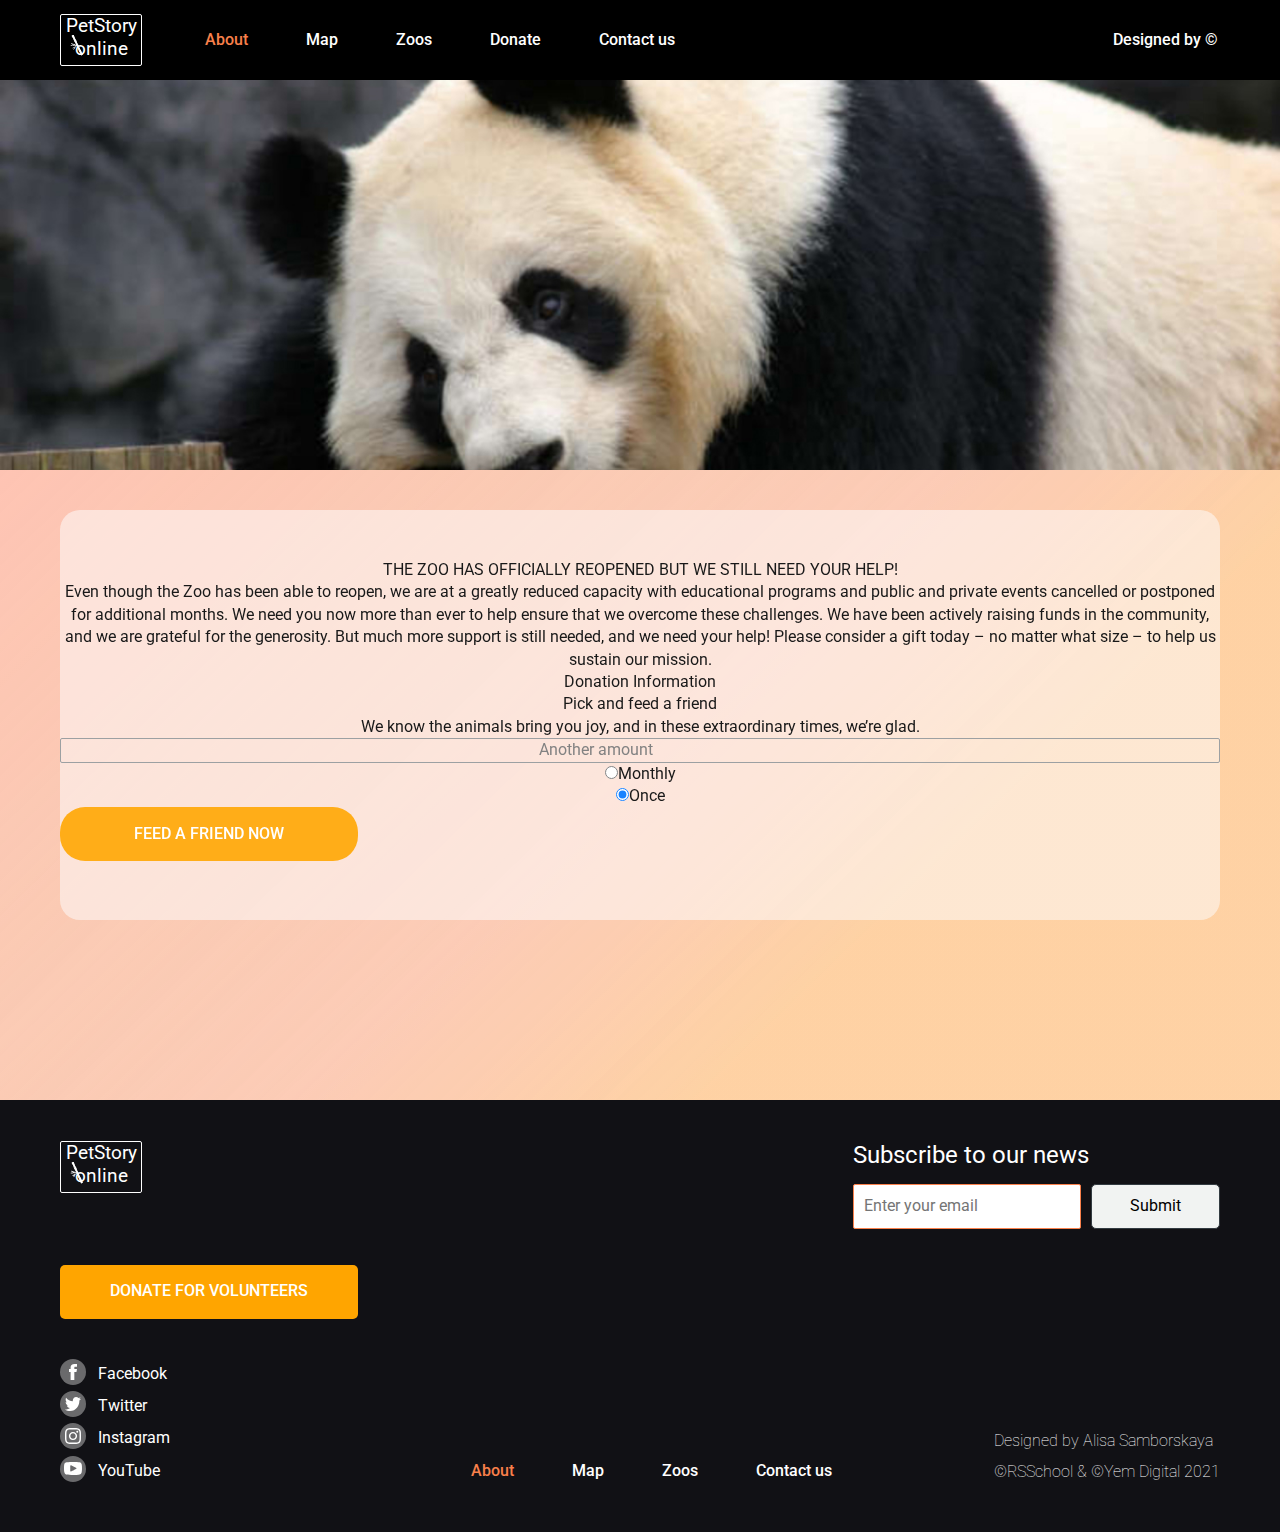
==== online-zoo/donates/index.html @ c05bfddb "feat: add main block for donate page" ====
<!DOCTYPE html>
<html lang="en">
<head>
    <meta charset="UTF-8">
    <meta http-equiv="X-UA-Compatible" content="IE=edge">
    <meta name="viewport" content="width=device-width, initial-scale=1.0">
    <link rel="stylesheet" href="css/donate.css">
    <title>Donate</title>
</head>
<body>
    <div class="wrapper">
        <header class="header">
            <div class="header__container _container">
                <a href="" class="header__logo logo">
                    <h1>PetStory online</h1>
                    <img src="../logo/bamboo_logo.svg" alt="bamboo" class="logo__image">
                </a>
                <nav class="header__menu menu">
                    <ul class="menu__list">
                        <li class="menu__item">
                            <a href="" class="menu__link menu__link_active">About</a>
                        </li>
                        <li class="menu__item">
                            <a href="" class="menu__link">Map</a>
                        </li>
                        <li class="menu__item">
                            <a href="" class="menu__link">Zoos</a>
                        </li>
                        <li class="menu__item">
                            <a href="" class="menu__link">Donate</a>
                        </li>
                        <li class="menu__item">
                            <a href="" class="menu__link">Contact us</a>
                        </li>
                    </ul>
                </nav>
                <a href="#" class="header__copy copy">Designed by ©</a>
            </div>
        </header>
        
        <main class="page">
            <div class="page__background"></div>
            <div class="page__pick-and-feed pick-and-feed">
                <div class="pick-and-feed__container _container">
                    <h2 class="pick-and-feed__tagline">THE ZOO HAS OFFICIALLY REOPENED BUT WE STILL NEED YOUR HELP!</h2>
                    <p class="pick-and-feed__text">Even though the Zoo has been able to reopen, we are at a greatly reduced capacity with educational programs and public and private events cancelled or postponed for additional months. We need you now more than ever to help ensure that we overcome these challenges. We have been actively raising funds in the community, and we are grateful for the generosity.  But much more support is still needed, and we need your help! Please consider a gift today – no matter what size – to help us sustain our mission.</p>
                    <div class="pick-and-feeD__donate donate">
                        <h2 class="donate__title">Donation Information</h2>
                        <div class="donate__content">
                            <h2 class="main__title">Pick and feed a friend</h2>
                            <h3 class="main__subtitle">We know the animals bring you joy, and in these extraordinary times, we’re glad.</h3>
                        </div>
                        <form class="donate__form">
                            <div class="donate__amount"><input type="number" placeholder="Another amount"></div>
                            <div class="donate__selector">
                                <div class="donate__option"><input type="radio" name="donate">Monthly</div>
                                <div class="donate__option"><input type="radio" name="donate" checked>Once</div>
                            </div>
                        </form>
                        <a href="#" class="donate__button button">Feed a friend now</a>
                    </div>
                </div>
            </div>
        </main>

        <footer class="footer">
            <div class="footer__container _container">
                <div class="footer__header">
                    <div class="footer__logo logo">
                        <h1>PetStory online</h1>
                        <img src="../logo/bamboo_logo.svg" alt="bamboo" class="logo__image">
                    </div>
                    <div class="footer__form subscribe">
                        <h3 class="subscribe__title">Subscribe to our news</h3>
                        <form action="#" class="subscribe__form" name="subscribe">
                            <div class="subscribe__email"><input type="text" placeholder="Enter your email"></div>
                            <a href="#" class="subscribe__button"><input type="button">Submit</a>
                        </form>
                    </div>
                </div>
                <a href="#" class="footer__button button button_square">donate for volunteers</a>
                <div class="footer__footer">
                    <div class="footer__socials socials">
                        <ul class="socials__list">
                            <li class="socials__item socials__item_facebook">
                                <a href="" class="socials__link">Facebook</a>
                            </li>
                            <li class="socials__item socials__item_twitter">
                                <a href="" class="socials__link">Twitter</a>
                            </li>
                            <li class="socials__item socials__item_instagram">
                                <a href="" class="socials__link">Instagram</a>
                            </li>
                            <li class="socials__item socials__item_youtube">
                                <a href="" class="socials__link ">YouTube</a>
                            </li>
                        </ul>
                    </div>
                    <nav class="footer__menu menu">
                        <ul class="menu__list">
                            <li class="menu__item">
                                <a href="#" class="menu__link menu__link_active">About</a>
                            </li>
                            <li class="menu__item">
                                <a href="#" class="menu__link">Map</a>
                            </li>
                            <li class="menu__item">
                                <a href="#" class="menu__link">Zoos</a>
                            </li>
                            <li class="menu__item">
                                <a href="#" class="menu__link">Contact us</a>
                            </li>
                        </ul>
                    </nav>
                    <div class="footer__info">
                        <h5 class="footer__designby">Designed by Alisa Samborskaya</h5>
                        <h5 class="footer__copy">©RSSchool & ©Yem Digital 2021</h5>
                    </div>
                </div>
            </div>
        </footer>
    </div>
</body>
</html>
---- online-zoo/donates/css/donate.css ----
@import url(https://fonts.googleapis.com/css?family=Roboto:300,regular,500,700);
/* Reset and base styles  */
* {
  padding: 0px;
  margin: 0px;
  border: none;
}

*,
*::before,
*::after {
  box-sizing: border-box;
}

:focus,
:active {
  /*outline: none;*/
}

a:focus,
a:active {
  /* outline: none;*/
}

/* Links */
a, a:link, a:visited {
  /* color: inherit; */
  text-decoration: none;
  /* display: inline-block; */
}

a:hover {
  /* color: inherit; */
  text-decoration: none;
}

/* Common */
aside, nav, footer, header, section, main {
  display: block;
}

h1, h2, h3, h4, h5, h6, p {
  font-size: inherit;
  font-weight: inherit;
}

ul, ul li {
  list-style: none;
}

img {
  vertical-align: top;
}

img, svg {
  max-width: 100%;
  height: auto;
}

address {
  font-style: normal;
}

/* Form */
input, textarea, button, select {
  font-family: inherit;
  font-size: inherit;
  color: inherit;
  background-color: transparent;
}

input::-ms-clear {
  display: none;
}

button, input[type=submit] {
  display: inline-block;
  box-shadow: none;
  background-color: transparent;
  background: none;
  cursor: pointer;
}

input:focus, input:active,
button:focus, button:active {
  outline: none;
}

button::-moz-focus-inner {
  padding: 0;
  border: 0;
}

label {
  cursor: pointer;
}

legend {
  display: block;
}

body {
  font-family: "Roboto";
  font-style: normal;
  font-size: 16px;
  line-height: 140%;
  background-color: #FFFFFF;
}

.wrapper {
  min-height: 100%;
  overflow: hidden;
}

._container {
  max-width: 1160px;
  margin: 0 auto;
}

h1 {
  font-family: "Roboto";
  font-size: 19.0145px;
  line-height: 120%;
  text-align: center;
  color: #FFFFFF;
}

.logo {
  display: inline-block;
  width: 82px;
  height: 52px;
  border: 1px solid #FFFFFF;
  border-radius: 2px;
  position: relative;
}
.logo__image {
  position: absolute;
  width: 14.81px;
  height: 22.58px;
  left: 8px;
  top: 18.64px;
}

.copy {
  font-family: "Roboto";
  font-weight: 500;
  font-size: 16px;
  line-height: 140%;
  /* or 22px */
  color: #FFFFFF;
}

.button {
  background: orange;
  border-radius: 25px;
  min-height: 54px;
  width: 298px;
  display: flex;
  justify-content: center;
  align-items: center;
  font-weight: 500;
  font-size: 16px;
  line-height: 140%;
  /* or 22px */
  text-align: center;
  text-transform: uppercase;
  color: #FFFFFF;
}
.button:hover {
  background: linear-gradient(113.96deg, #F9804B 1.49%, #FE9013 101.44%);
  transition: background-color 0.5s linear;
}
.button_square {
  border-radius: 5px;
}

.header {
  width: 100%;
  left: 0px;
  top: 0px;
  background: #000000;
}
.header__container {
  display: flex;
  min-height: 80px;
  align-items: center;
}
.header__menu {
  margin-left: 63px;
}
.header__copy {
  margin-left: 438px;
}

.menu__list {
  display: flex;
}
.menu__item {
  margin-right: 58px;
}
.menu__item:last-child {
  margin-right: 0;
}
.menu__link {
  font-family: "Roboto";
  font-weight: 500;
  font-size: 16px;
  line-height: 140%;
  /* or 22px */
  color: #FFFFFF;
}
.menu__link_active {
  color: #F9804B;
}

.page__background {
  background-image: url(../../img/background_panda.jpg);
  background-repeat: no-repeat;
  background-size: cover;
  height: 390px;
  width: 100%;
}

.page__pick-and-feed {
  background: linear-gradient(315.75deg, rgba(254, 210, 144, 0.7) 30.06%, #FEBDAB 100.95%, rgba(254, 210, 144, 0.7) 106.36%), linear-gradient(315.75deg, rgba(254, 189, 171, 0.74) 30.06%, rgba(243, 169, 248, 0.66) 50.74%, #E0D8F0 80.49%, #EAF7FE 127.9%, #EAF7FE 149.54%), linear-gradient(315.75deg, rgba(254, 189, 171, 0.74) 30.06%, rgba(243, 169, 248, 0.66) 50.74%, #E0D8F0 80.49%, #EAF7FE 127.9%, #EAF7FE 149.54%);
  opacity: 0.9;
}

.pick-and-feed {
  padding: 40px 0 180px 0;
}
.pick-and-feed__container {
  background: rgba(253, 253, 255, 0.52);
  border-radius: 20px;
  padding: 49px 0 59px 0;
  text-align: center;
}
.donate__amount {
  margin: 0 auto;
  border: 1px solid #929699;
  border-radius: 2px;
}
.footer {
  background: #111115;
  max-height: 443px;
  padding: 41px 0 50px 0;
}
.footer__header {
  display: flex;
  margin-bottom: 36px;
}
.footer__form {
  margin-left: 711px;
  flex: 1 1 auto;
}
.footer__button {
  margin-bottom: 44px;
}
.footer__footer {
  display: flex;
  align-items: flex-end;
  justify-content: space-between;
}
.footer__menu {
  margin-left: 298px;
}
.footer__info {
  margin-left: 160px;
  line-height: 130%;
  /* identical to box height, or 21px */
  color: #FFFFFF;
}
.footer__designby {
  font-weight: 100;
  font-size: 16px;
  margin-bottom: 10px;
}
.footer__copy {
  font-weight: 100;
  font-size: 16px;
  margin-bottom: 0;
}

.subscribe__title {
  font-size: 24px;
  line-height: 120%;
  color: #FFFFFF;
  margin-bottom: 14px;
}
.subscribe__form {
  display: flex;
}
.subscribe__email {
  flex: 0 1 228px;
  padding: 10px 0 10px 10px;
  border: 0.7px solid rgb(249, 128, 75);
  border-radius: 2px;
  background: #FFFFFF;
}
.subscribe__button {
  flex: 1 1 auto;
  display: flex;
  justify-content: center;
  align-items: center;
  background: #F1F3F2;
  border: 1px solid rgb(51, 59, 65);
  border-radius: 5px;
  margin-left: 10px;
  font-size: 16px;
  line-height: 140%;
  color: #000000;
}

.socials__item {
  position: relative;
  padding-left: 38px;
  margin-bottom: 10px;
}
.socials__item:last-child {
  margin-bottom: 0;
}
.socials__item::before {
  content: "";
  width: 26px;
  height: 26px;
  background: rgba(196, 196, 196, 0.5);
  border-radius: 50%;
  display: inline-block;
  position: absolute;
  left: 0;
  top: -4px;
}
.socials__item_facebook::before {
  background-image: url(../../img/facebook.svg);
  background-repeat: no-repeat;
  background-position: center;
}
.socials__item_twitter::before {
  background-image: url(../../img/twitter.svg);
  background-repeat: no-repeat;
  background-position: center;
}
.socials__item_instagram::before {
  background-image: url(../../img/insta.svg);
  background-repeat: no-repeat;
  background-position: center;
}
.socials__item_youtube::before {
  background-image: url(../../img/youtube.svg);
  background-repeat: no-repeat;
  background-position: center;
}
.socials__link {
  font-size: 16px;
  line-height: 140%;
  color: #FFFFFF;
}
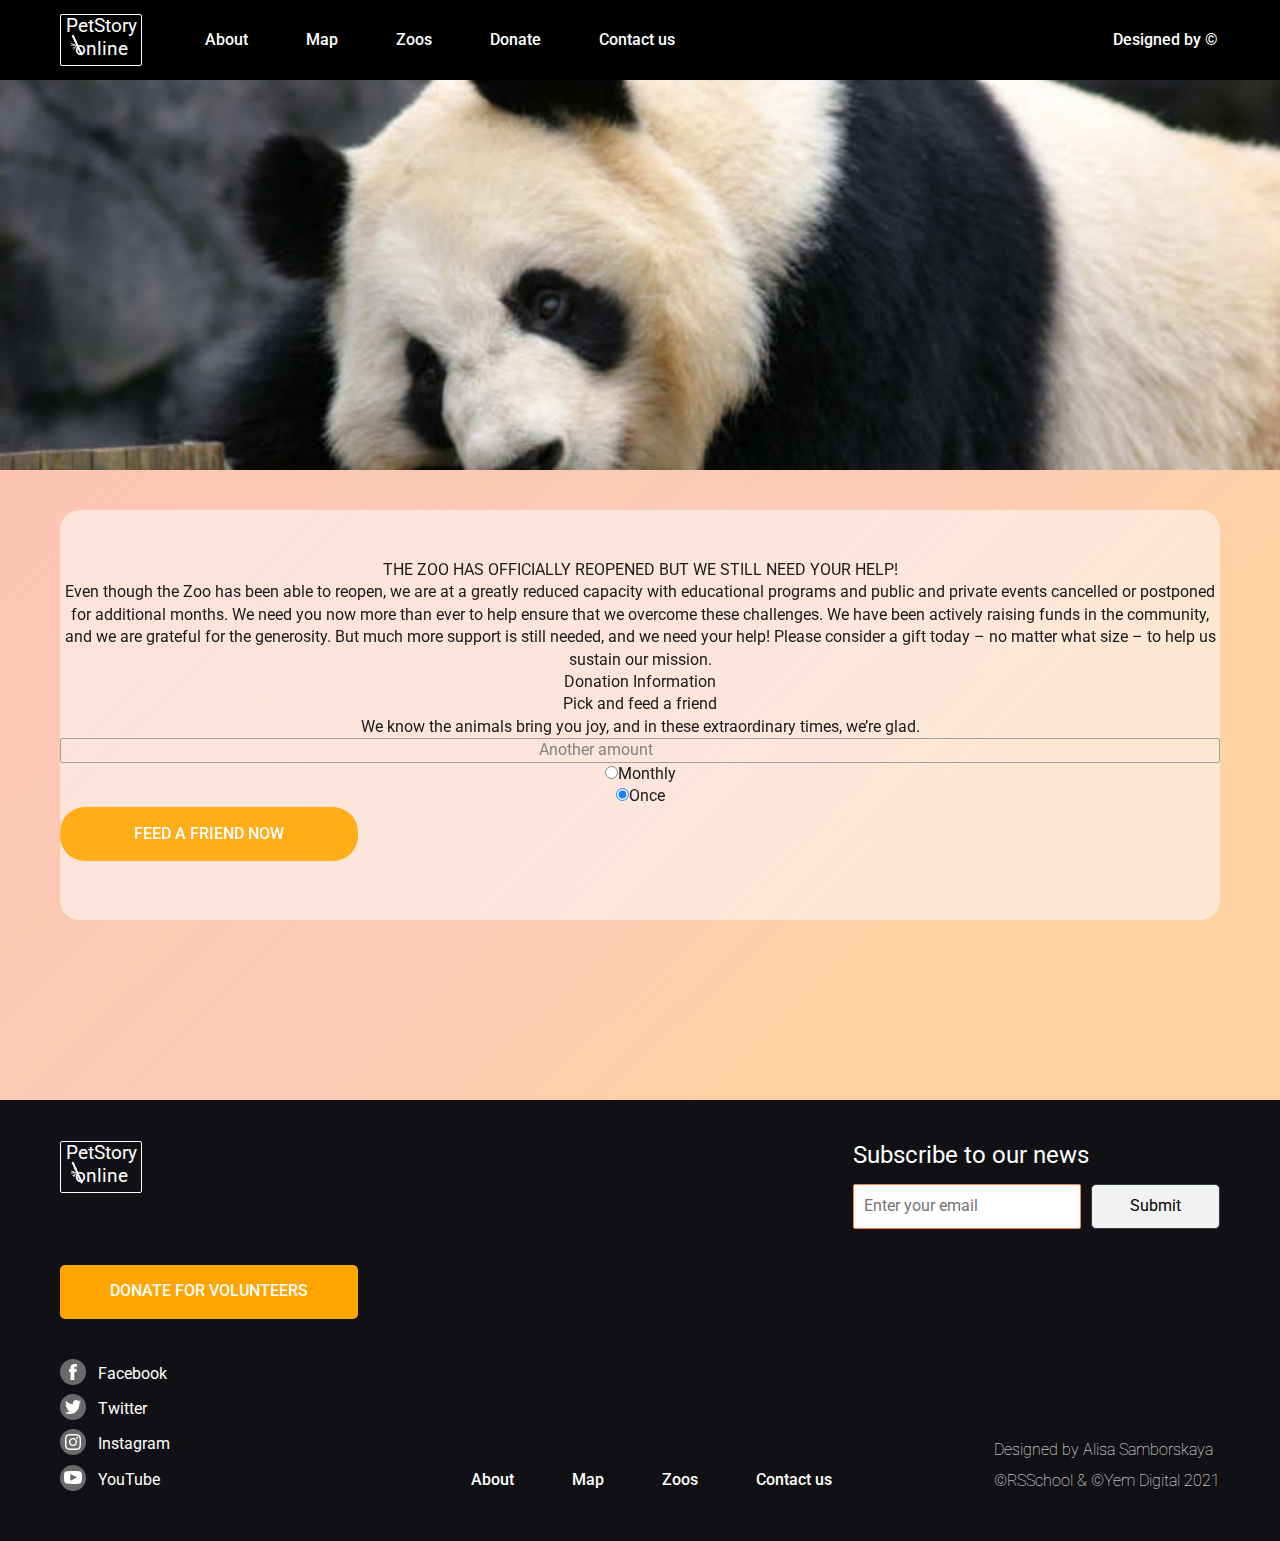
==== commit 4a7c0e74: "fix: fix some bugs in styles" ====
--- a/online-zoo/donates/index.html
+++ b/online-zoo/donates/index.html
@@ -11,14 +11,14 @@
     <div class="wrapper">
         <header class="header">
             <div class="header__container _container">
-                <a href="" class="header__logo logo">
-                    <h1>PetStory online</h1>
+                <a href="../main/index.html" class="header__logo logo">
+                    <h1 class="header__title title">PetStory online</h1>
                     <img src="../logo/bamboo_logo.svg" alt="bamboo" class="logo__image">
                 </a>
                 <nav class="header__menu menu">
                     <ul class="menu__list">
                         <li class="menu__item">
-                            <a href="" class="menu__link menu__link_active">About</a>
+                            <a href="../main/index.html" class="menu__link menu__link_active">About</a>
                         </li>
                         <li class="menu__item">
                             <a href="" class="menu__link">Map</a>
@@ -34,7 +34,7 @@
                         </li>
                     </ul>
                 </nav>
-                <a href="#" class="header__copy copy">Designed by ©</a>
+                <a href="https://www.figma.com/file/ypzT9idgAILaSRVRmDAJxn/online-zoo-3-weeks?node-id=126%3A0" class="header__copy copy">Designed by ©</a>
             </div>
         </header>
         
@@ -66,40 +66,40 @@
         <footer class="footer">
             <div class="footer__container _container">
                 <div class="footer__header">
-                    <div class="footer__logo logo">
-                        <h1>PetStory online</h1>
+                    <a href = "index.html" class = "footer__logo logo">
+                        <h2 class="footer__title title">PetStory online</h2>
                         <img src="../logo/bamboo_logo.svg" alt="bamboo" class="logo__image">
-                    </div>
+                    </a>
                     <div class="footer__form subscribe">
                         <h3 class="subscribe__title">Subscribe to our news</h3>
                         <form action="#" class="subscribe__form" name="subscribe">
-                            <div class="subscribe__email"><input type="text" placeholder="Enter your email"></div>
+                            <div class="subscribe__email"><input type="email" placeholder="Enter your email"></div>
                             <a href="#" class="subscribe__button"><input type="button">Submit</a>
                         </form>
                     </div>
                 </div>
-                <a href="#" class="footer__button button button_square">donate for volunteers</a>
+                <a href="../donates/index.html" class="footer__button button button_square">donate for volunteers</a>
                 <div class="footer__footer">
                     <div class="footer__socials socials">
                         <ul class="socials__list">
                             <li class="socials__item socials__item_facebook">
-                                <a href="" class="socials__link">Facebook</a>
+                                <a href="https://ru-ru.facebook.com/" class="socials__link">Facebook</a>
                             </li>
                             <li class="socials__item socials__item_twitter">
-                                <a href="" class="socials__link">Twitter</a>
+                                <a href="https://twitter.com/?lang=ru" class="socials__link">Twitter</a>
                             </li>
                             <li class="socials__item socials__item_instagram">
-                                <a href="" class="socials__link">Instagram</a>
+                                <a href="https://www.instagram.com/" class="socials__link">Instagram</a>
                             </li>
                             <li class="socials__item socials__item_youtube">
-                                <a href="" class="socials__link ">YouTube</a>
+                                <a href="https://www.youtube.com/" class="socials__link ">YouTube</a>
                             </li>
                         </ul>
                     </div>
                     <nav class="footer__menu menu">
                         <ul class="menu__list">
                             <li class="menu__item">
-                                <a href="#" class="menu__link menu__link_active">About</a>
+                                <a href="../main/index.html" class="menu__link menu__link_active">About</a>
                             </li>
                             <li class="menu__item">
                                 <a href="#" class="menu__link">Map</a>
--- a/online-zoo/donates/css/donate.css
+++ b/online-zoo/donates/css/donate.css
@@ -117,7 +117,7 @@
   margin: 0 auto;
 }
 
-h1 {
+.title {
   font-family: "Roboto";
   font-size: 19.0145px;
   line-height: 120%;
@@ -209,8 +209,8 @@
   /* or 22px */
   color: #FFFFFF;
 }
-.menu__link_active {
-  color: #F9804B;
+.menu__link:hover {
+  text-decoration: underline;
 }
 
 .page__background {
@@ -269,6 +269,11 @@
   line-height: 130%;
   /* identical to box height, or 21px */
   color: #FFFFFF;
+  cursor: pointer;
+}
+.footer__info:hover {
+  color: #4B9200;
+  text-decoration: underline;
 }
 .footer__designby {
   font-weight: 100;
@@ -314,7 +319,7 @@
 .socials__item {
   position: relative;
   padding-left: 38px;
-  margin-bottom: 10px;
+  margin-bottom: 13px;
 }
 .socials__item:last-child {
   margin-bottom: 0;
@@ -354,4 +359,8 @@
   font-size: 16px;
   line-height: 140%;
   color: #FFFFFF;
+}
+.socials__link:hover {
+  text-decoration: underline;
+  color: #4B9200;
 }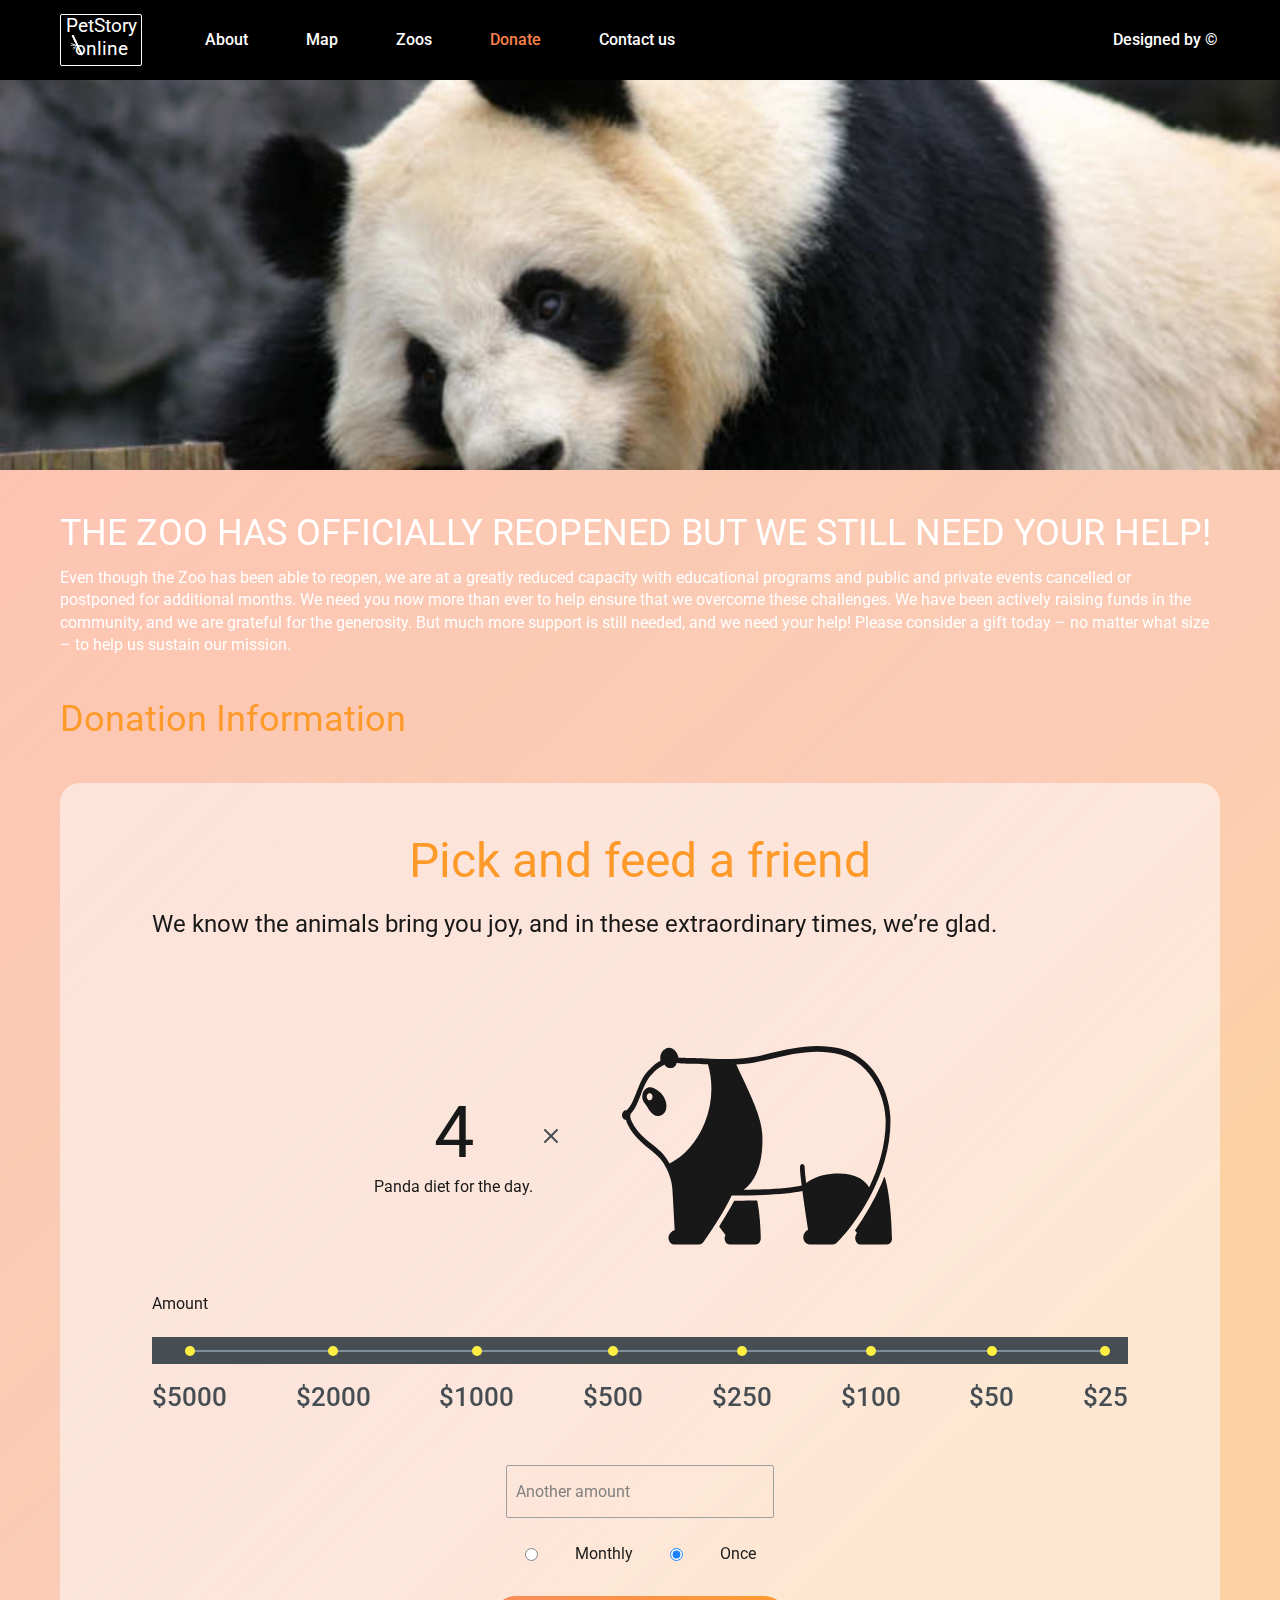
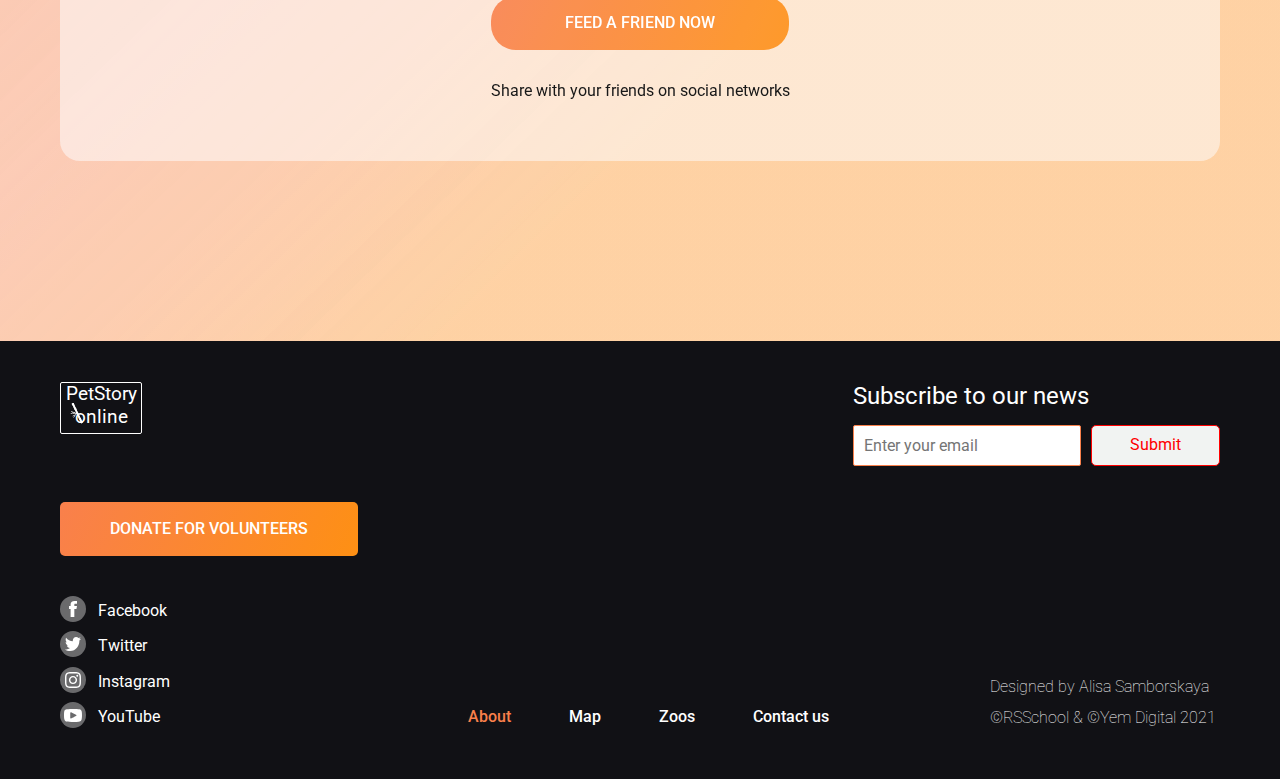
==== commit 2bded791: "simple commit" ====
--- a/online-zoo/donates/index.html
+++ b/online-zoo/donates/index.html
@@ -8,117 +8,177 @@
     <title>Donate</title>
 </head>
 <body>
-    <div class="wrapper">
-        <header class="header">
-            <div class="header__container _container">
-                <a href="../main/index.html" class="header__logo logo">
-                    <h1 class="header__title title">PetStory online</h1>
-                    <img src="../logo/bamboo_logo.svg" alt="bamboo" class="logo__image">
-                </a>
-                <nav class="header__menu menu">
-                    <ul class="menu__list">
-                        <li class="menu__item">
-                            <a href="../main/index.html" class="menu__link menu__link_active">About</a>
-                        </li>
-                        <li class="menu__item">
-                            <a href="" class="menu__link">Map</a>
-                        </li>
-                        <li class="menu__item">
-                            <a href="" class="menu__link">Zoos</a>
-                        </li>
-                        <li class="menu__item">
-                            <a href="" class="menu__link">Donate</a>
-                        </li>
-                        <li class="menu__item">
-                            <a href="" class="menu__link">Contact us</a>
-                        </li>
-                    </ul>
-                </nav>
-                <a href="https://www.figma.com/file/ypzT9idgAILaSRVRmDAJxn/online-zoo-3-weeks?node-id=126%3A0" class="header__copy copy">Designed by ©</a>
-            </div>
-        </header>
-        
-        <main class="page">
-            <div class="page__background"></div>
-            <div class="page__pick-and-feed pick-and-feed">
-                <div class="pick-and-feed__container _container">
-                    <h2 class="pick-and-feed__tagline">THE ZOO HAS OFFICIALLY REOPENED BUT WE STILL NEED YOUR HELP!</h2>
-                    <p class="pick-and-feed__text">Even though the Zoo has been able to reopen, we are at a greatly reduced capacity with educational programs and public and private events cancelled or postponed for additional months. We need you now more than ever to help ensure that we overcome these challenges. We have been actively raising funds in the community, and we are grateful for the generosity.  But much more support is still needed, and we need your help! Please consider a gift today – no matter what size – to help us sustain our mission.</p>
-                    <div class="pick-and-feeD__donate donate">
-                        <h2 class="donate__title">Donation Information</h2>
-                        <div class="donate__content">
-                            <h2 class="main__title">Pick and feed a friend</h2>
-                            <h3 class="main__subtitle">We know the animals bring you joy, and in these extraordinary times, we’re glad.</h3>
-                        </div>
-                        <form class="donate__form">
-                            <div class="donate__amount"><input type="number" placeholder="Another amount"></div>
-                            <div class="donate__selector">
-                                <div class="donate__option"><input type="radio" name="donate">Monthly</div>
-                                <div class="donate__option"><input type="radio" name="donate" checked>Once</div>
-                            </div>
-                        </form>
-                        <a href="#" class="donate__button button">Feed a friend now</a>
-                    </div>
-                </div>
-            </div>
-        </main>
 
-        <footer class="footer">
-            <div class="footer__container _container">
-                <div class="footer__header">
-                    <a href = "index.html" class = "footer__logo logo">
-                        <h2 class="footer__title title">PetStory online</h2>
+   <div class="wrapper">
+       <header class="header">
+                <div class="header__container _container">
+                    <a href="../main/index.html" class="header__logo logo">
+                        <h1 class="header__title title">PetStory online</h1>
                         <img src="../logo/bamboo_logo.svg" alt="bamboo" class="logo__image">
                     </a>
-                    <div class="footer__form subscribe">
-                        <h3 class="subscribe__title">Subscribe to our news</h3>
-                        <form action="#" class="subscribe__form" name="subscribe">
-                            <div class="subscribe__email"><input type="email" placeholder="Enter your email"></div>
-                            <a href="#" class="subscribe__button"><input type="button">Submit</a>
-                        </form>
-                    </div>
-                </div>
-                <a href="../donates/index.html" class="footer__button button button_square">donate for volunteers</a>
-                <div class="footer__footer">
-                    <div class="footer__socials socials">
-                        <ul class="socials__list">
-                            <li class="socials__item socials__item_facebook">
-                                <a href="https://ru-ru.facebook.com/" class="socials__link">Facebook</a>
-                            </li>
-                            <li class="socials__item socials__item_twitter">
-                                <a href="https://twitter.com/?lang=ru" class="socials__link">Twitter</a>
-                            </li>
-                            <li class="socials__item socials__item_instagram">
-                                <a href="https://www.instagram.com/" class="socials__link">Instagram</a>
-                            </li>
-                            <li class="socials__item socials__item_youtube">
-                                <a href="https://www.youtube.com/" class="socials__link ">YouTube</a>
-                            </li>
-                        </ul>
-                    </div>
-                    <nav class="footer__menu menu">
+                    <nav class="header__menu menu">
                         <ul class="menu__list">
                             <li class="menu__item">
-                                <a href="../main/index.html" class="menu__link menu__link_active">About</a>
+                                <a href="../main/index.html" class="menu__link">About</a>
                             </li>
                             <li class="menu__item">
-                                <a href="#" class="menu__link">Map</a>
+                                <a href="" class="menu__link">Map</a>
                             </li>
                             <li class="menu__item">
-                                <a href="#" class="menu__link">Zoos</a>
+                                <a href="" class="menu__link">Zoos</a>
                             </li>
                             <li class="menu__item">
-                                <a href="#" class="menu__link">Contact us</a>
+                                <a href="" class="menu__link menu__link_active">Donate</a>
+                            </li>
+                            <li class="menu__item">
+                                <a href="" class="menu__link">Contact us</a>
                             </li>
                         </ul>
                     </nav>
-                    <div class="footer__info">
-                        <h5 class="footer__designby">Designed by Alisa Samborskaya</h5>
-                        <h5 class="footer__copy">©RSSchool & ©Yem Digital 2021</h5>
+                    <a href="https://www.figma.com/file/ypzT9idgAILaSRVRmDAJxn/online-zoo-3-weeks?node-id=126%3A0" class="header__copy copy">Designed by ©</a>
+                </div>
+            </header>
+            <main class="page">
+                <section class="page__background"></section>
+                <section class="page__pick-and-feed pick-and-feed">
+                    <div class="pick-and-feed__container _container">
+                        <h2 class="pick-and-feed__tagline">THE ZOO HAS OFFICIALLY REOPENED BUT WE STILL NEED YOUR HELP!</h2>
+                        <p class="pick-and-feed__text">Even though the Zoo has been able to reopen, we are at a greatly reduced capacity with educational programs and public and private events cancelled or <br> postponed for additional months. We need you now more than ever to help ensure that we overcome these challenges. We have been actively raising funds in the community, and we are grateful for the generosity.  But much more support is still needed, and we need your help! Please consider a gift today – no matter what size – to help us sustain our mission.</p>
+                        <h2 class="pick-and-feed__title">Donation Information</h2>
+                        <div class="pick-and-feed__donate donate">
+                            <h2 class="donate__title">Pick and feed a friend</h2>
+                            <h3 class="donate__subtitle">We know the animals bring you joy, and in these extraordinary times, we’re glad.</h3>
+                            <div class="donate__panda panda">
+                                <div class="panda__count">
+                                    <div class="panda__number">4</div>
+                                    <div class="panda__label">Panda diet for the day.</div>
+                                </div>
+                                <div class="panda__multiply"><img src="../img/x_icon.svg" alt="X"></div>
+                                <div class="panda__image">
+                                    <img src="../img/animals-widget.svg" alt="panda">
+                                </div>
+                            </div>
+                            <h4 class="donate__amount">Amount</h4>
+                            <div class="donate__bar progress">
+                                <div class="progress__bg"></div>
+                                <div class="progress__bar">
+                                    <div class="progress__item">
+                                        <div class="progress__dot-container">
+                                            <div class="progress__dot"></div>
+                                        </div>
+                                        <div class="progress__sub-item">$5000</div>
+                                    </div>
+                                    <div class="progress__item">
+                                        <div class="progress__dot-container">
+                                            <div class="progress__dot"></div>
+                                        </div>
+                                        <div class="progress__sub-item">$2000</div>
+                                    </div>
+                                    <div class="progress__item">
+                                        <div class="progress__dot-container">
+                                            <div class="progress__dot"></div>
+                                        </div>
+                                        <div class="progress__sub-item">$1000</div>
+                                    </div>
+                                    <div class="progress__item">
+                                        <div class="progress__dot-container">
+                                            <div class="progress__dot"></div>
+                                        </div>
+                                        <div class="progress__sub-item">$500</div>
+                                    </div>
+                                    <div class="progress__item">
+                                        <div class="progress__dot-container">
+                                            <div class="progress__dot"></div>
+                                        </div>
+                                        <div class="progress__sub-item">$250</div>
+                                    </div>
+                                    <div class="progress__item">
+                                        <div class="progress__dot-container">
+                                            <div class="progress__dot"></div>
+                                        </div>
+                                        <div class="progress__sub-item">$100</div>
+                                    </div>
+                                    <div class="progress__item">
+                                        <div class="progress__dot-container">
+                                            <div class="progress__dot"></div>
+                                        </div>
+                                        <div class="progress__sub-item">$50</div>
+                                    </div>
+                                    <div class="progress__item">
+                                        <div class="progress__dot-container">
+                                            <div class="progress__dot"></div>
+                                        </div>
+                                        <div class="progress__sub-item">$25</div>
+                                    </div>
+                                </div>
+                            </div>
+                            <form action="#" class="donate__form donate-form">
+                                <input class="donate-form__amount" type="number" maxlength="4" placeholder="Another amount">
+                                <div class="donate-form__option"><input type="radio" name="donate">Monthly
+                                <input type="radio" name="donate" checked>Once</div>
+                            </form>
+                            <a href="#" class="donate__button button">Feed a friend now</a>
+                            <h6 class="donate__footer-text">Share with your friends on social networks</h6>
+                        </div>
+                    </div>
+                </section>
+            </main>
+            <footer class="footer">
+                <div class="footer__container _container">
+                    <div class="footer__header">
+                        <a href = "index.html" class = "footer__logo logo">
+                            <h2 class="footer__title title">PetStory online</h2>
+                            <img src="../logo/bamboo_logo.svg" alt="bamboo" class="logo__image">
+                        </a>
+                        <div class="footer__form subscribe">
+                            <h3 class="subscribe__title">Subscribe to our news</h3>
+                            <form action="#" class="subscribe__form" name="subscribe">
+                                <input type="email" placeholder="Enter your email" class="subscribe__email" required>
+                                <input type="button" class="subscribe__button" value="Submit">
+                            </form>
+                        </div>
+                    </div>
+                    <a href="../donates/index.html" class="footer__button button button_square">donate for volunteers</a>
+                    <div class="footer__footer">
+                        <div class="footer__socials socials">
+                            <ul class="socials__list">
+                                <li class="socials__item socials__item_facebook">
+                                    <a href="https://ru-ru.facebook.com/" class="socials__link">Facebook</a>
+                                </li>
+                                <li class="socials__item socials__item_twitter">
+                                    <a href="https://twitter.com/?lang=ru" class="socials__link">Twitter</a>
+                                </li>
+                                <li class="socials__item socials__item_instagram">
+                                    <a href="https://www.instagram.com/" class="socials__link">Instagram</a>
+                                </li>
+                                <li class="socials__item socials__item_youtube">
+                                    <a href="https://www.youtube.com/" class="socials__link ">YouTube</a>
+                                </li>
+                            </ul>
+                        </div>
+                        <nav class="footer__menu menu">
+                            <ul class="menu__list">
+                                <li class="menu__item">
+                                    <a href="../main/index.html" class="menu__link menu__link_active">About</a>
+                                </li>
+                                <li class="menu__item">
+                                    <a href="#" class="menu__link">Map</a>
+                                </li>
+                                <li class="menu__item">
+                                    <a href="#" class="menu__link">Zoos</a>
+                                </li>
+                                <li class="menu__item">
+                                    <a href="#" class="menu__link">Contact us</a>
+                                </li>
+                            </ul>
+                        </nav>
+                        <div class="footer__info">
+                            <h5 class="footer__designby">Designed by Alisa Samborskaya</h5>
+                            <h5 class="footer__copy">©RSSchool & ©Yem Digital 2021</h5>
+                        </div>
                     </div>
                 </div>
-            </div>
-        </footer>
-    </div>
+            </footer>
+   </div>
 </body>
 </html>--- a/online-zoo/donates/css/donate.css
+++ b/online-zoo/donates/css/donate.css
@@ -76,8 +76,6 @@
 button, input[type=submit] {
   display: inline-block;
   box-shadow: none;
-  background-color: transparent;
-  background: none;
   cursor: pointer;
 }
 
@@ -146,12 +144,18 @@
   font-weight: 500;
   font-size: 16px;
   line-height: 140%;
-  /* or 22px */
-  color: #FFFFFF;
+  color: #FFFFFF;
+}
+.copy:hover {
+  text-decoration: underline;
+}
+.copy:active {
+  color: #F9804B;
+  text-decoration: none;
 }
 
 .button {
-  background: orange;
+  background: linear-gradient(113.96deg, #F9804B 1.49%, #FE9013 101.44%);
   border-radius: 25px;
   min-height: 54px;
   width: 298px;
@@ -167,8 +171,10 @@
   color: #FFFFFF;
 }
 .button:hover {
-  background: linear-gradient(113.96deg, #F9804B 1.49%, #FE9013 101.44%);
-  transition: background-color 0.5s linear;
+  background: #E47209;
+}
+.button:active {
+  background: #4B9200;
 }
 .button_square {
   border-radius: 5px;
@@ -211,6 +217,16 @@
 }
 .menu__link:hover {
   text-decoration: underline;
+}
+.menu__link:active {
+  color: #F9804B;
+  text-decoration: none;
+}
+.menu__link_active {
+  color: #F9804B;
+}
+.menu__link_active:hover {
+  text-decoration: none;
 }
 
 .page__background {
@@ -229,17 +245,162 @@
 .pick-and-feed {
   padding: 40px 0 180px 0;
 }
-.pick-and-feed__container {
+.pick-and-feed__tagline {
+  font-size: 36px;
+  line-height: 130%;
+  color: #FFFFFF;
+  margin-bottom: 10px;
+}
+.pick-and-feed__text {
+  color: #FFFFFF;
+  margin-bottom: 40px;
+}
+.pick-and-feed__title {
+  font-size: 36px;
+  line-height: 130%;
+  color: #FE9013;
+  margin-bottom: 40px;
+}
+
+.donate {
   background: rgba(253, 253, 255, 0.52);
   border-radius: 20px;
-  padding: 49px 0 59px 0;
+  padding: 49px 92px 59px 92px;
+  display: flex;
+  flex-direction: column;
+  align-items: center;
+}
+.donate__title {
+  font-size: 48px;
+  line-height: 120%;
   text-align: center;
+  color: #FE9013;
+  margin-bottom: 20px;
+}
+.donate__subtitle {
+  align-self: flex-start;
+  font-size: 24px;
+  line-height: 120%;
+  margin-bottom: 60px;
+}
+.donate__panda {
+  margin-bottom: 48px;
 }
 .donate__amount {
-  margin: 0 auto;
+  align-self: flex-start;
+  margin-bottom: 16px;
+}
+.donate__bar {
+  margin-bottom: 50px;
+}
+.donate__form {
+  margin-bottom: 30px;
+}
+.donate__button {
+  margin-bottom: 30px;
+}
+.panda {
+  display: flex;
+}
+.panda__count {
+  padding-top: 105px;
+  margin-right: 11px;
+}
+.panda__number {
+  font-size: 72px;
+  line-height: 80%;
+  text-align: center;
+  text-transform: uppercase;
+  color: #000000;
+  margin-bottom: 15px;
+}
+.panda__multiply {
+  padding-top: 130px;
+  margin-right: 64px;
+}
+.progress {
+  width: 100%;
+  position: relative;
+}
+.progress__bg {
+  position: absolute;
+  display: flex;
+  width: 100%;
+  height: 27px;
+  background-color: #333b41;
+  top: 6px;
+  left: 0;
+  z-index: 1;
+}
+.progress__bar {
+  width: 100%;
+  justify-content: space-between;
+  position: relative;
+  z-index: 20;
+  display: flex;
+}
+.progress__bar::after {
+  content: "";
+  position: absolute;
+  top: 22%;
+  left: 4%;
+  width: 93.75%;
+  height: 2px;
+  background: #72828E;
+  z-index: -1;
+}
+.progress__item {
+  display: flex;
+  flex-direction: column;
+  align-items: center;
+}
+.progress__dot-container {
+  width: 40px;
+  height: 40px;
+  display: flex;
+  justify-content: center;
+  align-items: center;
+  margin-bottom: 8px;
+}
+.progress__dot-container:hover {
+  background: url(/img/roller_icon.svg) no-repeat center;
+}
+.progress__dot-container:hover + .progress__sub-item {
+  color: #FE9013;
+}
+.progress__dot {
+  width: 10px;
+  height: 10px;
+  border-radius: 50%;
+  background: #FFEE2E;
+  display: flex;
+  align-items: center;
+  justify-content: center;
+}
+.progress__sub-item {
+  font-weight: 500;
+  font-size: 26px;
+  line-height: 140%;
+  text-transform: uppercase;
+  color: #333B41;
+}
+
+.donate-form__amount {
+  width: 268px;
+  display: block;
   border: 1px solid #929699;
   border-radius: 2px;
-}
+  padding: 16px 0 16px 9px;
+  margin-bottom: 25px;
+}
+.donate-form__option {
+  display: flex;
+  justify-content: space-around;
+}
+.donate-form__option input {
+  border: 1px solid #FE9013;
+}
+
 .footer {
   background: #111115;
   max-height: 443px;
@@ -259,13 +420,14 @@
 .footer__footer {
   display: flex;
   align-items: flex-end;
-  justify-content: space-between;
 }
 .footer__menu {
+  flex: 1 1 auto;
   margin-left: 298px;
 }
 .footer__info {
-  margin-left: 160px;
+  flex: 0 1 230px;
+  display: inline-block;
   line-height: 130%;
   /* identical to box height, or 21px */
   color: #FFFFFF;
@@ -276,11 +438,13 @@
   text-decoration: underline;
 }
 .footer__designby {
+  display: inline-block;
   font-weight: 100;
   font-size: 16px;
   margin-bottom: 10px;
 }
 .footer__copy {
+  display: inline-block;
   font-weight: 100;
   font-size: 16px;
   margin-bottom: 0;
@@ -296,24 +460,33 @@
   display: flex;
 }
 .subscribe__email {
+  display: block;
   flex: 0 1 228px;
   padding: 10px 0 10px 10px;
   border: 0.7px solid rgb(249, 128, 75);
   border-radius: 2px;
   background: #FFFFFF;
 }
+.subscribe__email:invalid + .subscribe__button {
+  border: 0.7px solid red;
+  color: red;
+}
+.subscribe__email:valid + .subscribe__button {
+  border: 1px solid rgb(51, 59, 65);
+  color: #000000;
+}
 .subscribe__button {
   flex: 1 1 auto;
   display: flex;
   justify-content: center;
   align-items: center;
-  background: #F1F3F2;
   border: 1px solid rgb(51, 59, 65);
   border-radius: 5px;
   margin-left: 10px;
   font-size: 16px;
   line-height: 140%;
   color: #000000;
+  background: #F1F3F2;
 }
 
 .socials__item {
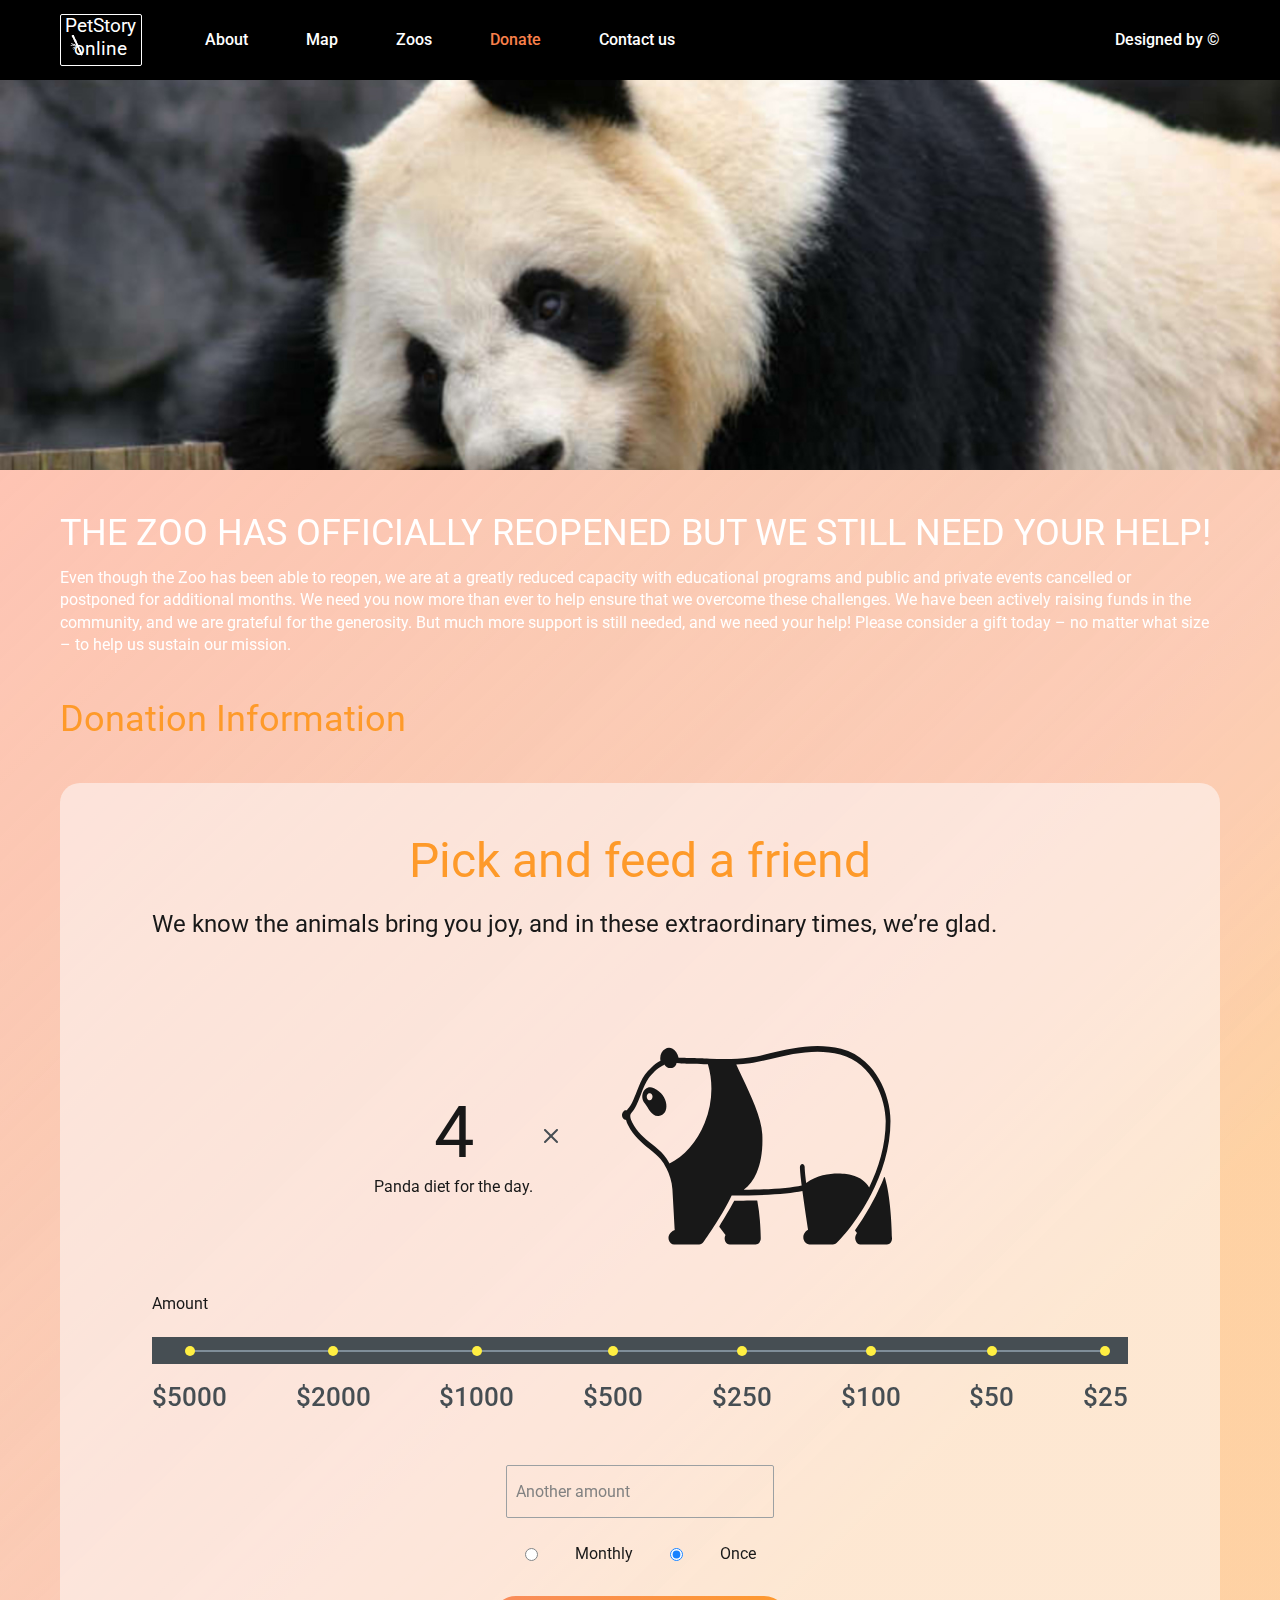
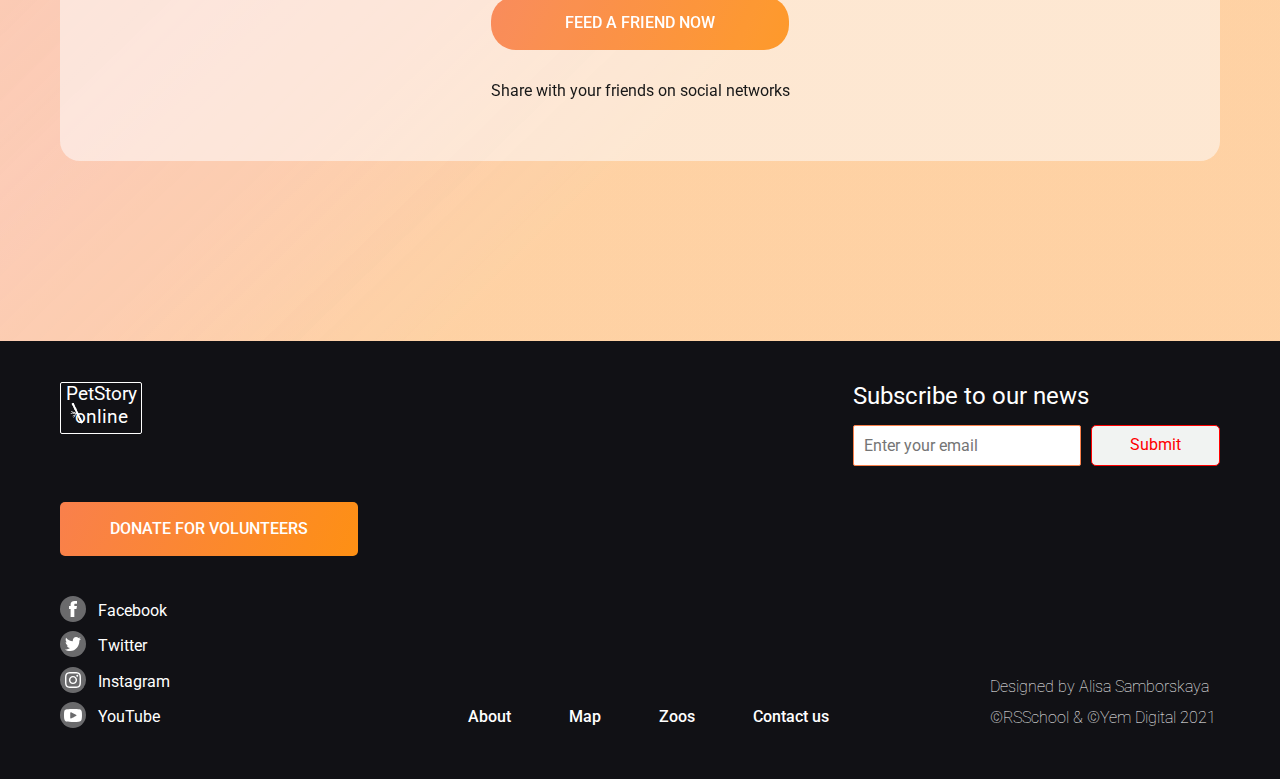
==== commit bb55d259: "add adaptive css for footer and header of donate page" ====
--- a/online-zoo/donates/index.html
+++ b/online-zoo/donates/index.html
@@ -10,35 +10,43 @@
 <body>
 
    <div class="wrapper">
-       <header class="header">
-                <div class="header__container _container">
-                    <a href="../main/index.html" class="header__logo logo">
-                        <h1 class="header__title title">PetStory online</h1>
-                        <img src="../logo/bamboo_logo.svg" alt="bamboo" class="logo__image">
-                    </a>
-                    <nav class="header__menu menu">
-                        <ul class="menu__list">
-                            <li class="menu__item">
-                                <a href="../main/index.html" class="menu__link">About</a>
-                            </li>
-                            <li class="menu__item">
-                                <a href="" class="menu__link">Map</a>
-                            </li>
-                            <li class="menu__item">
-                                <a href="" class="menu__link">Zoos</a>
-                            </li>
-                            <li class="menu__item">
-                                <a href="" class="menu__link menu__link_active">Donate</a>
-                            </li>
-                            <li class="menu__item">
-                                <a href="" class="menu__link">Contact us</a>
-                            </li>
-                        </ul>
-                    </nav>
-                    <a href="https://www.figma.com/file/ypzT9idgAILaSRVRmDAJxn/online-zoo-3-weeks?node-id=126%3A0" class="header__copy copy">Designed by ©</a>
-                </div>
-            </header>
-            <main class="page">
+    <header class="header" id = 'header'>
+        <div class="header__container _container">
+            <a href="/main/index.html" class="header__logo logo">
+                <h1 class="header__title title">PetStory online</h1>
+                <img src="../logo/bamboo_logo.svg" alt="bamboo" class="logo__image logo__image_header">
+                <img src="../logo/bamboo-orange-logo.svg" alt="bamboo-orange" class="logo__image logo__image_header logo__image_orange">
+            </a>
+            <button class="header__burger burger" id="burger">
+                <span></span>
+            </button>
+            <nav class="header__menu menu">
+                <ul class="menu__list">
+                    <li class="menu__item">
+                        <a href="/main/index.html" class="menu__link ">About</a>
+                    </li>
+                    <li class="menu__item">
+                        <a href="#" class="menu__link">Map</a>
+                    </li>
+                    <li class="menu__item">
+                        <a href="#" class="menu__link">Zoos</a>
+                    </li>
+                    <li class="menu__item">
+                        <a href="../donates/index.html" class="menu__link menu__link_active">Donate</a>
+                    </li>
+                    <li class="menu__item">
+                        <a href="#" class="menu__link">Contact us</a>
+                    </li>
+                </ul>
+                <a href="https://www.figma.com/file/ypzT9idgAILaSRVRmDAJxn/online-zoo-3-weeks" class="menu__copy copy">Designed by ©</a>
+            </nav>
+        </div>
+    </header>
+    <div class="background_dark"></div>
+
+
+
+        <main class="page">
                 <section class="page__background"></section>
                 <section class="page__pick-and-feed pick-and-feed">
                     <div class="pick-and-feed__container _container">
@@ -122,63 +130,83 @@
                         </div>
                     </div>
                 </section>
-            </main>
-            <footer class="footer">
-                <div class="footer__container _container">
-                    <div class="footer__header">
-                        <a href = "index.html" class = "footer__logo logo">
-                            <h2 class="footer__title title">PetStory online</h2>
-                            <img src="../logo/bamboo_logo.svg" alt="bamboo" class="logo__image">
-                        </a>
-                        <div class="footer__form subscribe">
-                            <h3 class="subscribe__title">Subscribe to our news</h3>
-                            <form action="#" class="subscribe__form" name="subscribe">
-                                <input type="email" placeholder="Enter your email" class="subscribe__email" required>
-                                <input type="button" class="subscribe__button" value="Submit">
-                            </form>
-                        </div>
-                    </div>
-                    <a href="../donates/index.html" class="footer__button button button_square">donate for volunteers</a>
-                    <div class="footer__footer">
-                        <div class="footer__socials socials">
-                            <ul class="socials__list">
-                                <li class="socials__item socials__item_facebook">
-                                    <a href="https://ru-ru.facebook.com/" class="socials__link">Facebook</a>
-                                </li>
-                                <li class="socials__item socials__item_twitter">
-                                    <a href="https://twitter.com/?lang=ru" class="socials__link">Twitter</a>
-                                </li>
-                                <li class="socials__item socials__item_instagram">
-                                    <a href="https://www.instagram.com/" class="socials__link">Instagram</a>
-                                </li>
-                                <li class="socials__item socials__item_youtube">
-                                    <a href="https://www.youtube.com/" class="socials__link ">YouTube</a>
-                                </li>
-                            </ul>
-                        </div>
-                        <nav class="footer__menu menu">
-                            <ul class="menu__list">
-                                <li class="menu__item">
-                                    <a href="../main/index.html" class="menu__link menu__link_active">About</a>
-                                </li>
-                                <li class="menu__item">
-                                    <a href="#" class="menu__link">Map</a>
-                                </li>
-                                <li class="menu__item">
-                                    <a href="#" class="menu__link">Zoos</a>
-                                </li>
-                                <li class="menu__item">
-                                    <a href="#" class="menu__link">Contact us</a>
-                                </li>
-                            </ul>
-                        </nav>
-                        <div class="footer__info">
-                            <h5 class="footer__designby">Designed by Alisa Samborskaya</h5>
-                            <h5 class="footer__copy">©RSSchool & ©Yem Digital 2021</h5>
-                        </div>
+        </main>
+
+
+
+        <footer class="footer">
+            <div class="footer__container _container">
+                <div class="footer__header">
+                    <a href = "/main/index.html" class = "footer__logo logo">
+                        <h2 class="footer__title title">PetStory online</h2>
+                        <img src="../logo/bamboo_logo.svg" alt="bamboo" class="logo__image logo__image_footer">
+                    </a>
+                    <div class="footer__form subscribe">
+                        <h3 class="subscribe__title">Subscribe to our news</h3>
+                        <form action="#" class="subscribe__form" name="subscribe">
+                            <input type="email" placeholder="Enter your email" class="subscribe__email" required>
+                            <input type="submit" value="Submit" class="subscribe__button">
+                        </form>
+                    </div>
+                    <div class="footer__socials socials socials-mobile">
+                        <ul class="socials__list">
+                            <li class="socials__item socials-mobile__item socials__item_facebook socials-mobile__item_facebook">
+                                <a href="https://ru-ru.facebook.com/" class="socials__link socials-mobile__link"></a>
+                            </li>
+                            <li class="socials__item socials-mobile__item socials__item_twitter socials-mobile__item_twitter">
+                                <a href="https://twitter.com/?lang=ru" class="socials__link socials-mobile__link"></a>
+                            </li>
+                            <li class="socials__item socials-mobile__item socials__item_instagram socials-mobile__item_instagram">
+                                <a href="https://www.instagram.com/" class="socials__link socials-mobile__link"></a>
+                            </li>
+                            <li class="socials__item socials-mobile__item socials__item_youtube socials-mobile__item_youtube">
+                                <a href="https://www.youtube.com/" class="socials__link socials-mobile__link"></a>
+                            </li>
+                        </ul>
                     </div>
                 </div>
-            </footer>
+                <a href="../donates/index.html" class="footer__button button button_square">donate for volunteers</a>
+                <div class="footer__footer">
+                    <div class="footer__socials socials">
+                        <ul class="socials__list">
+                            <li class="socials__item socials__item_facebook">
+                                <a href="https://ru-ru.facebook.com/" class="socials__link">Facebook</a>
+                            </li>
+                            <li class="socials__item socials__item_twitter">
+                                <a href="https://twitter.com/?lang=ru" class="socials__link">Twitter</a>
+                            </li>
+                            <li class="socials__item socials__item_instagram">
+                                <a href="https://www.instagram.com/" class="socials__link">Instagram</a>
+                            </li>
+                            <li class="socials__item socials__item_youtube">
+                                <a href="https://www.youtube.com/" class="socials__link ">YouTube</a>
+                            </li>
+                        </ul>
+                    </div>
+                    <nav class="footer__menu menu">
+                        <ul class="menu__list">
+                            <li class="menu__item">
+                                <a href="/main/index.html" class="menu__link">About</a>
+                            </li>
+                            <li class="menu__item">
+                                <a href="#" class="menu__link">Map</a>
+                            </li>
+                            <li class="menu__item">
+                                <a href="#" class="menu__link">Zoos</a>
+                            </li>
+                            <li class="menu__item">
+                                <a href="#" class="menu__link">Contact us</a>
+                            </li>
+                        </ul>
+                    </nav>
+                    <div class="footer__info">
+                        <a class="footer__designby">Designed by Alisa Samborskaya</a>
+                        <a class="footer__copy">©RSSchool & ©Yem Digital 2021</a>
+                    </div>
+                </div>
+            </div>
+        </footer>
    </div>
+   <script src="donate.js"></script>
 </body>
 </html>--- a/online-zoo/donates/css/donate.css
+++ b/online-zoo/donates/css/donate.css
@@ -104,6 +104,18 @@
   line-height: 140%;
   background-color: #FFFFFF;
 }
+body._active {
+  overflow: hidden;
+}
+
+.background_dark {
+  display: none;
+  width: 100%;
+  height: 4000px;
+  background-color: rgba(0, 0, 0, 0.9);
+  position: absolute;
+  z-index: 20;
+}
 
 .wrapper {
   min-height: 100%;
@@ -111,7 +123,8 @@
 }
 
 ._container {
-  max-width: 1160px;
+  max-width: 1190px;
+  padding: 0 15px;
   margin: 0 auto;
 }
 
@@ -137,6 +150,9 @@
   height: 22.58px;
   left: 8px;
   top: 18.64px;
+}
+.logo__image_orange {
+  display: none;
 }
 
 .copy {
@@ -185,6 +201,8 @@
   left: 0px;
   top: 0px;
   background: #000000;
+  position: relative;
+  z-index: 22;
 }
 .header__container {
   display: flex;
@@ -194,12 +212,15 @@
 .header__menu {
   margin-left: 63px;
 }
-.header__copy {
-  margin-left: 438px;
-}
-
+
+.menu {
+  display: flex;
+  flex: 0 1 1021px;
+  justify-content: space-between;
+}
 .menu__list {
   display: flex;
+  align-items: center;
 }
 .menu__item {
   margin-right: 58px;
@@ -212,7 +233,6 @@
   font-weight: 500;
   font-size: 16px;
   line-height: 140%;
-  /* or 22px */
   color: #FFFFFF;
 }
 .menu__link:hover {
@@ -408,11 +428,11 @@
 }
 .footer__header {
   display: flex;
+  justify-content: space-between;
   margin-bottom: 36px;
 }
 .footer__form {
-  margin-left: 711px;
-  flex: 1 1 auto;
+  flex: 0 1 367px;
 }
 .footer__button {
   margin-bottom: 44px;
@@ -422,7 +442,7 @@
   align-items: flex-end;
 }
 .footer__menu {
-  flex: 1 1 auto;
+  flex: 1 1 380px;
   margin-left: 298px;
 }
 .footer__info {
@@ -432,6 +452,7 @@
   /* identical to box height, or 21px */
   color: #FFFFFF;
   cursor: pointer;
+  margin-left: 5px;
 }
 .footer__info:hover {
   color: #4B9200;
@@ -536,4 +557,266 @@
 .socials__link:hover {
   text-decoration: underline;
   color: #4B9200;
+}
+
+.socials-mobile {
+  display: none;
+}
+
+@media (max-width: 1000px) {
+  ._container {
+    max-width: 970px;
+  }
+  .page__background {
+    background-image: url("/img/background_panda_small.png");
+  }
+  .menu__item {
+    margin-right: 48px;
+  }
+  .footer__container {
+    padding-left: 30px;
+  }
+  .footer__footer {
+    justify-content: space-between;
+  }
+  .footer__menu {
+    flex: 0 1 380px;
+    margin-left: 15%;
+  }
+  .subscribe__button {
+    flex: 0 1 129px;
+  }
+}
+@media (max-width: 905px) {
+  .footer__menu {
+    margin-left: 5%;
+  }
+}
+@media (max-width: 740px) {
+  .header__menu {
+    margin-left: 40px;
+  }
+  .menu__item {
+    margin-right: 30px;
+  }
+}
+@media (max-width: 640px) {
+  body._active .background_dark {
+    display: block;
+  }
+  body._active .header .logo__image_header {
+    display: none;
+  }
+  body._active .header .logo__image_orange {
+    display: block;
+  }
+  body._active .header__title {
+    color: #FE9013;
+  }
+  body._active .header__logo {
+    border: 1px solid #FE9013;
+  }
+  body._active .header__menu {
+    right: 0;
+  }
+  body._active .header .burger::before, body._active .header .burger::after {
+    background-color: #333B41;
+    width: 80%;
+  }
+  body._active .header .burger::before {
+    top: 50%;
+    transform: rotate(-45deg) translate(5%, -50%);
+  }
+  body._active .header .burger::after {
+    bottom: 50%;
+    transform: rotate(45deg) translate(5%, 50%);
+  }
+  body._active .header .burger span {
+    display: none;
+  }
+  .header__menu {
+    position: fixed;
+    right: -100%;
+    top: 0;
+    width: 100%;
+    padding: 80px 0 40px 15px;
+    flex-direction: column;
+    align-items: flex-start;
+    margin-left: 0;
+    background-color: #fff;
+    transition: right 0.2s ease;
+  }
+  .header .menu__list {
+    flex-direction: column;
+    align-items: flex-start;
+    gap: 15px;
+    margin-bottom: 15px;
+  }
+  .header .menu__item {
+    margin-right: 0;
+  }
+  .header .menu__link {
+    color: #333B41;
+  }
+  .header .menu__link_active {
+    color: #333B41;
+  }
+  .header .menu__copy {
+    color: #333B41;
+  }
+  .burger {
+    display: block;
+    width: 30px;
+    height: 18px;
+    position: relative;
+    z-index: 30;
+  }
+  .burger::before, .burger::after, .burger span {
+    position: absolute;
+    left: 0;
+    height: 18%;
+    width: 100%;
+    transition: all 0.3s ease;
+    background-color: #fff;
+  }
+  .burger::before, .burger::after {
+    content: "";
+  }
+  .burger::before {
+    top: 0;
+  }
+  .burger::after {
+    bottom: 0;
+  }
+  .burger span {
+    top: 50%;
+    transform: scale(1) translate(0, -50%);
+  }
+  .logo__image_header {
+    width: 7.1px;
+    height: 17.56px;
+    left: 12px;
+    top: 20px;
+  }
+  .header__title {
+    font-size: 16px;
+  }
+  .header {
+    position: fixed;
+  }
+  .header__container {
+    justify-content: space-between;
+    min-height: 60px;
+    flex-wrap: wrap;
+  }
+  .header__logo {
+    border: none;
+    width: 70px;
+    height: 40px;
+    position: relative;
+    z-index: 30;
+  }
+  .page__background {
+    background-image: url("/img/background_panda_tablet.jpg");
+  }
+  .footer {
+    padding-bottom: 10px;
+  }
+  .footer__container {
+    position: relative;
+    padding-left: 15px;
+  }
+  .footer__form {
+    display: none;
+  }
+  .footer__header {
+    justify-content: space-between;
+    margin-bottom: 42px;
+  }
+  .footer__button {
+    position: absolute;
+    top: 84px;
+    left: 15px;
+    margin-bottom: 0;
+  }
+  .footer__socials {
+    display: none;
+  }
+  .footer__menu {
+    margin-left: 0;
+  }
+  .footer__menu .menu__item {
+    margin-right: 20px;
+  }
+  .socials-mobile {
+    display: block;
+  }
+  .socials-mobile__item {
+    height: 26px;
+    width: 26px;
+    padding-left: 0;
+    margin-bottom: 20px;
+  }
+  .socials-mobile__item::before {
+    top: 0;
+  }
+}
+@media (max-width: 350px) {
+  .page__background {
+    background-image: url("/img/background_panda_mobile.jpg");
+  }
+  .footer {
+    padding: 20px 0 20px 0;
+  }
+  .footer__container {
+    display: flex;
+    flex-direction: column;
+    align-items: center;
+  }
+  .footer__header {
+    flex-direction: column;
+    align-items: center;
+    margin-bottom: 30px;
+    gap: 30px;
+  }
+  .footer__header .socials-mobile .socials__list {
+    display: flex;
+    gap: 30px;
+  }
+  .footer__header .socials-mobile__item {
+    margin-bottom: 0;
+  }
+  .footer__header .logo {
+    border: none;
+    width: 130px;
+    height: 25px;
+  }
+  .footer__header .logo__image {
+    left: 73px;
+    top: -5px;
+  }
+  .footer__button {
+    position: static;
+    margin-bottom: 30px;
+  }
+  .footer__footer {
+    flex-direction: column-reverse;
+    gap: 30px;
+  }
+  .footer__footer .footer__info {
+    flex: auto;
+    max-width: 230px;
+    align-self: flex-end;
+    margin-left: 0;
+  }
+  .footer__footer .footer__menu {
+    flex: auto;
+    align-self: center;
+  }
+  .footer__footer .footer__menu .menu__item {
+    margin-right: 30px;
+  }
+  .footer__footer .footer__menu .menu__item:last-child {
+    margin-right: 0;
+  }
 }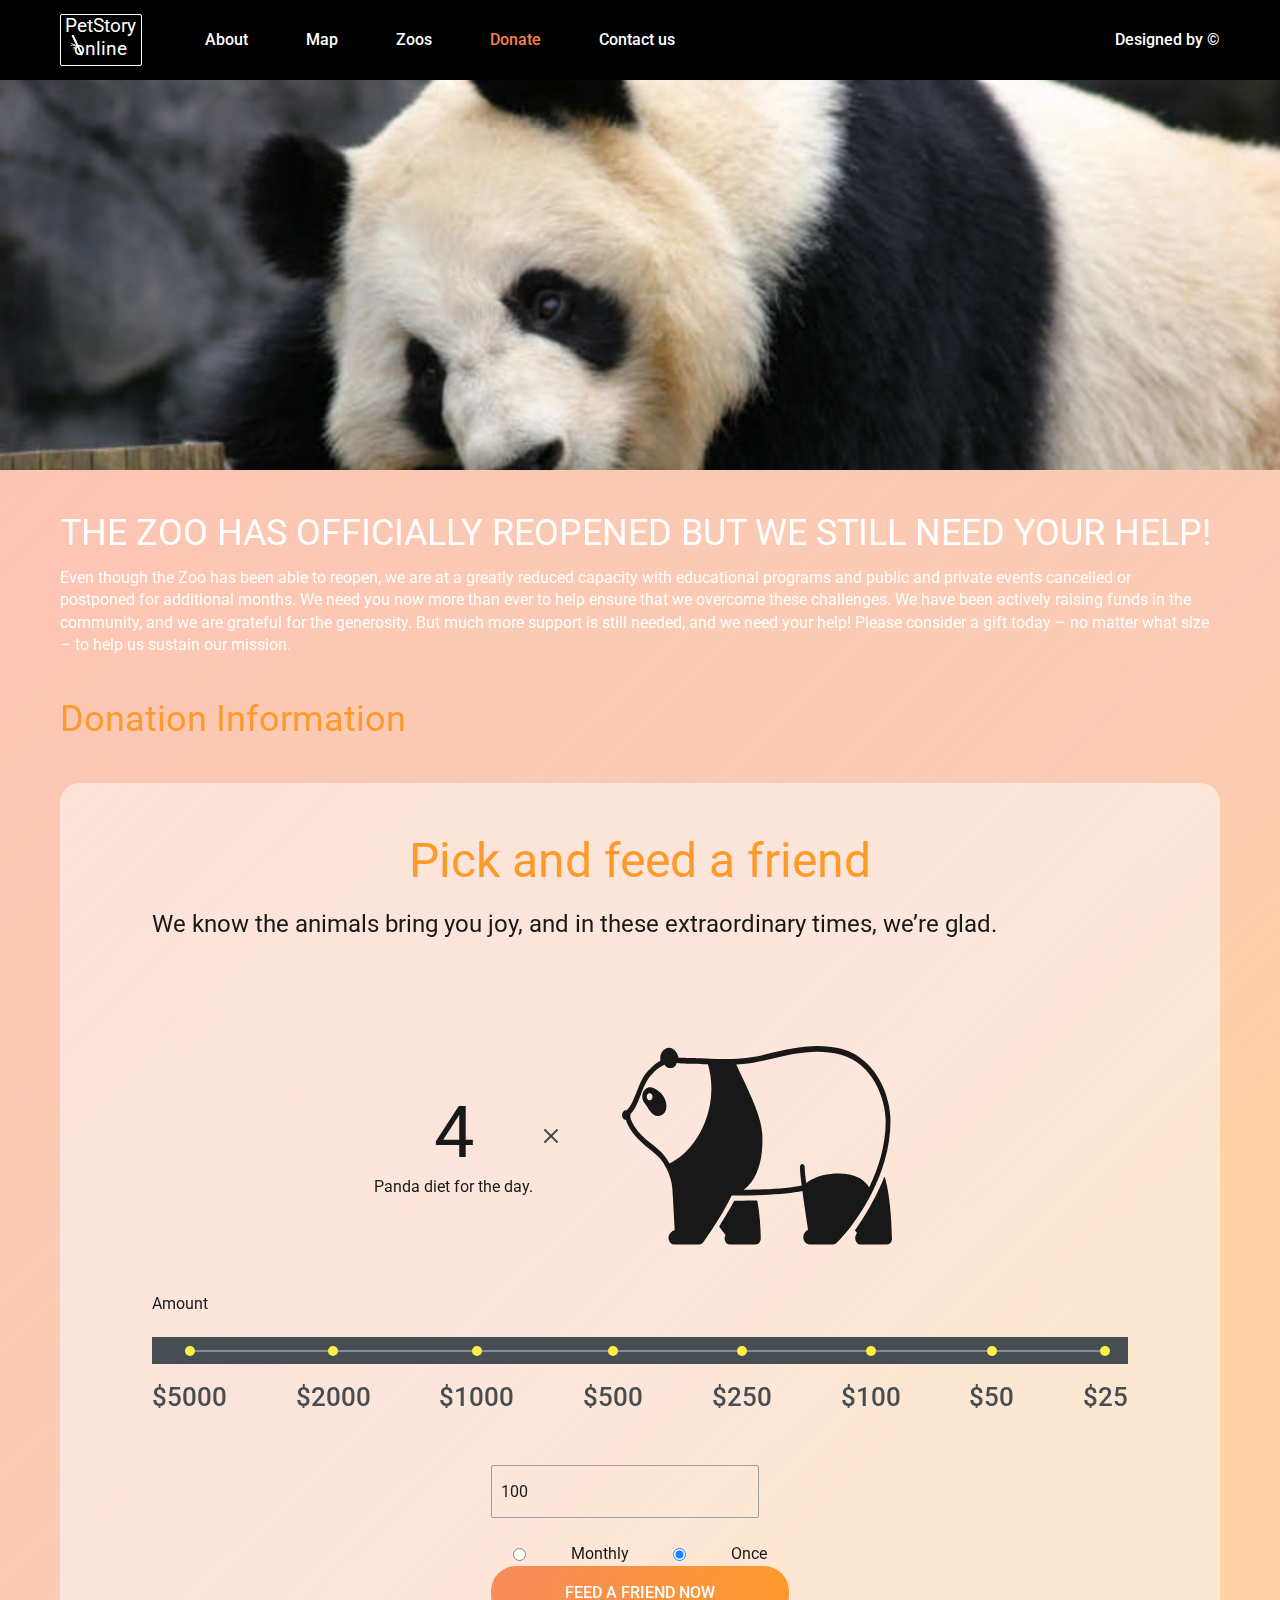
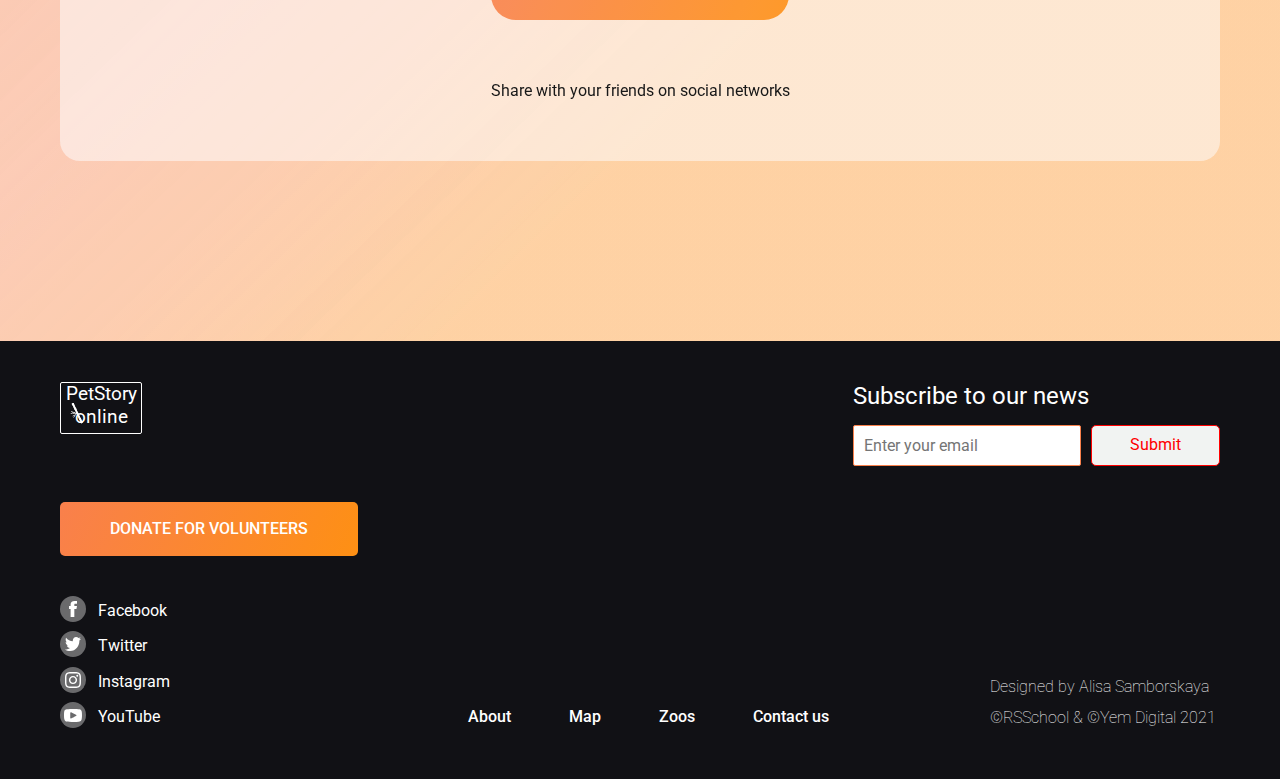
==== commit f1db2150: "add js for donate bar" ====
--- a/online-zoo/donates/index.html
+++ b/online-zoo/donates/index.html
@@ -67,53 +67,53 @@
                                 </div>
                             </div>
                             <h4 class="donate__amount">Amount</h4>
-                            <div class="donate__bar progress">
+                            <div class="donate__bar progress" id="donate-bar">
                                 <div class="progress__bg"></div>
                                 <div class="progress__bar">
                                     <div class="progress__item">
-                                        <div class="progress__dot-container">
+                                        <div class="progress__dot-container" data-amount="5000">
                                             <div class="progress__dot"></div>
                                         </div>
                                         <div class="progress__sub-item">$5000</div>
                                     </div>
                                     <div class="progress__item">
-                                        <div class="progress__dot-container">
+                                        <div class="progress__dot-container" data-amount="2000">
                                             <div class="progress__dot"></div>
                                         </div>
                                         <div class="progress__sub-item">$2000</div>
                                     </div>
                                     <div class="progress__item">
-                                        <div class="progress__dot-container">
+                                        <div class="progress__dot-container" data-amount="1000">
                                             <div class="progress__dot"></div>
                                         </div>
                                         <div class="progress__sub-item">$1000</div>
                                     </div>
                                     <div class="progress__item">
-                                        <div class="progress__dot-container">
+                                        <div class="progress__dot-container" data-amount="500">
                                             <div class="progress__dot"></div>
                                         </div>
                                         <div class="progress__sub-item">$500</div>
                                     </div>
                                     <div class="progress__item">
-                                        <div class="progress__dot-container">
+                                        <div class="progress__dot-container" data-amount="250">
                                             <div class="progress__dot"></div>
                                         </div>
                                         <div class="progress__sub-item">$250</div>
                                     </div>
                                     <div class="progress__item">
-                                        <div class="progress__dot-container">
+                                        <div class="progress__dot-container progress__dot-active" data-amount="100">
                                             <div class="progress__dot"></div>
                                         </div>
                                         <div class="progress__sub-item">$100</div>
                                     </div>
                                     <div class="progress__item">
-                                        <div class="progress__dot-container">
+                                        <div class="progress__dot-container" data-amount="50">
                                             <div class="progress__dot"></div>
                                         </div>
                                         <div class="progress__sub-item">$50</div>
                                     </div>
                                     <div class="progress__item">
-                                        <div class="progress__dot-container">
+                                        <div class="progress__dot-container" data-amount="25">
                                             <div class="progress__dot"></div>
                                         </div>
                                         <div class="progress__sub-item">$25</div>
@@ -121,11 +121,12 @@
                                 </div>
                             </div>
                             <form action="#" class="donate__form donate-form">
-                                <input class="donate-form__amount" type="number" maxlength="4" placeholder="Another amount">
+                                <input class="donate-form__amount" id="input-amount" type="number" maxlength="4" placeholder="Another amount" value="100" required>
                                 <div class="donate-form__option"><input type="radio" name="donate">Monthly
                                 <input type="radio" name="donate" checked>Once</div>
+                                <input type="submit" value="Feed a friend now" class="donate__button button">
                             </form>
-                            <a href="#" class="donate__button button">Feed a friend now</a>
+                            
                             <h6 class="donate__footer-text">Share with your friends on social networks</h6>
                         </div>
                     </div>
--- a/online-zoo/donates/css/donate.css
+++ b/online-zoo/donates/css/donate.css
@@ -339,12 +339,11 @@
   margin-right: 64px;
 }
 .progress {
-  width: 100%;
+  width: 976px;
   position: relative;
 }
 .progress__bg {
   position: absolute;
-  display: flex;
   width: 100%;
   height: 27px;
   background-color: #333b41;
@@ -387,6 +386,9 @@
 }
 .progress__dot-container:hover + .progress__sub-item {
   color: #FE9013;
+}
+.progress__dot-active {
+  background: url(/img/roller_icon.svg) no-repeat center;
 }
 .progress__dot {
   width: 10px;
@@ -569,6 +571,18 @@
   }
   .page__background {
     background-image: url("/img/background_panda_small.png");
+  }
+  .pick-and-feed {
+    padding: 40px 0 30px 0;
+  }
+  .pick-and-feed__tagline {
+    margin-bottom: 30px;
+  }
+  .progress {
+    width: 810px;
+  }
+  .progress__item:first-child {
+    display: none;
   }
   .menu__item {
     margin-right: 48px;
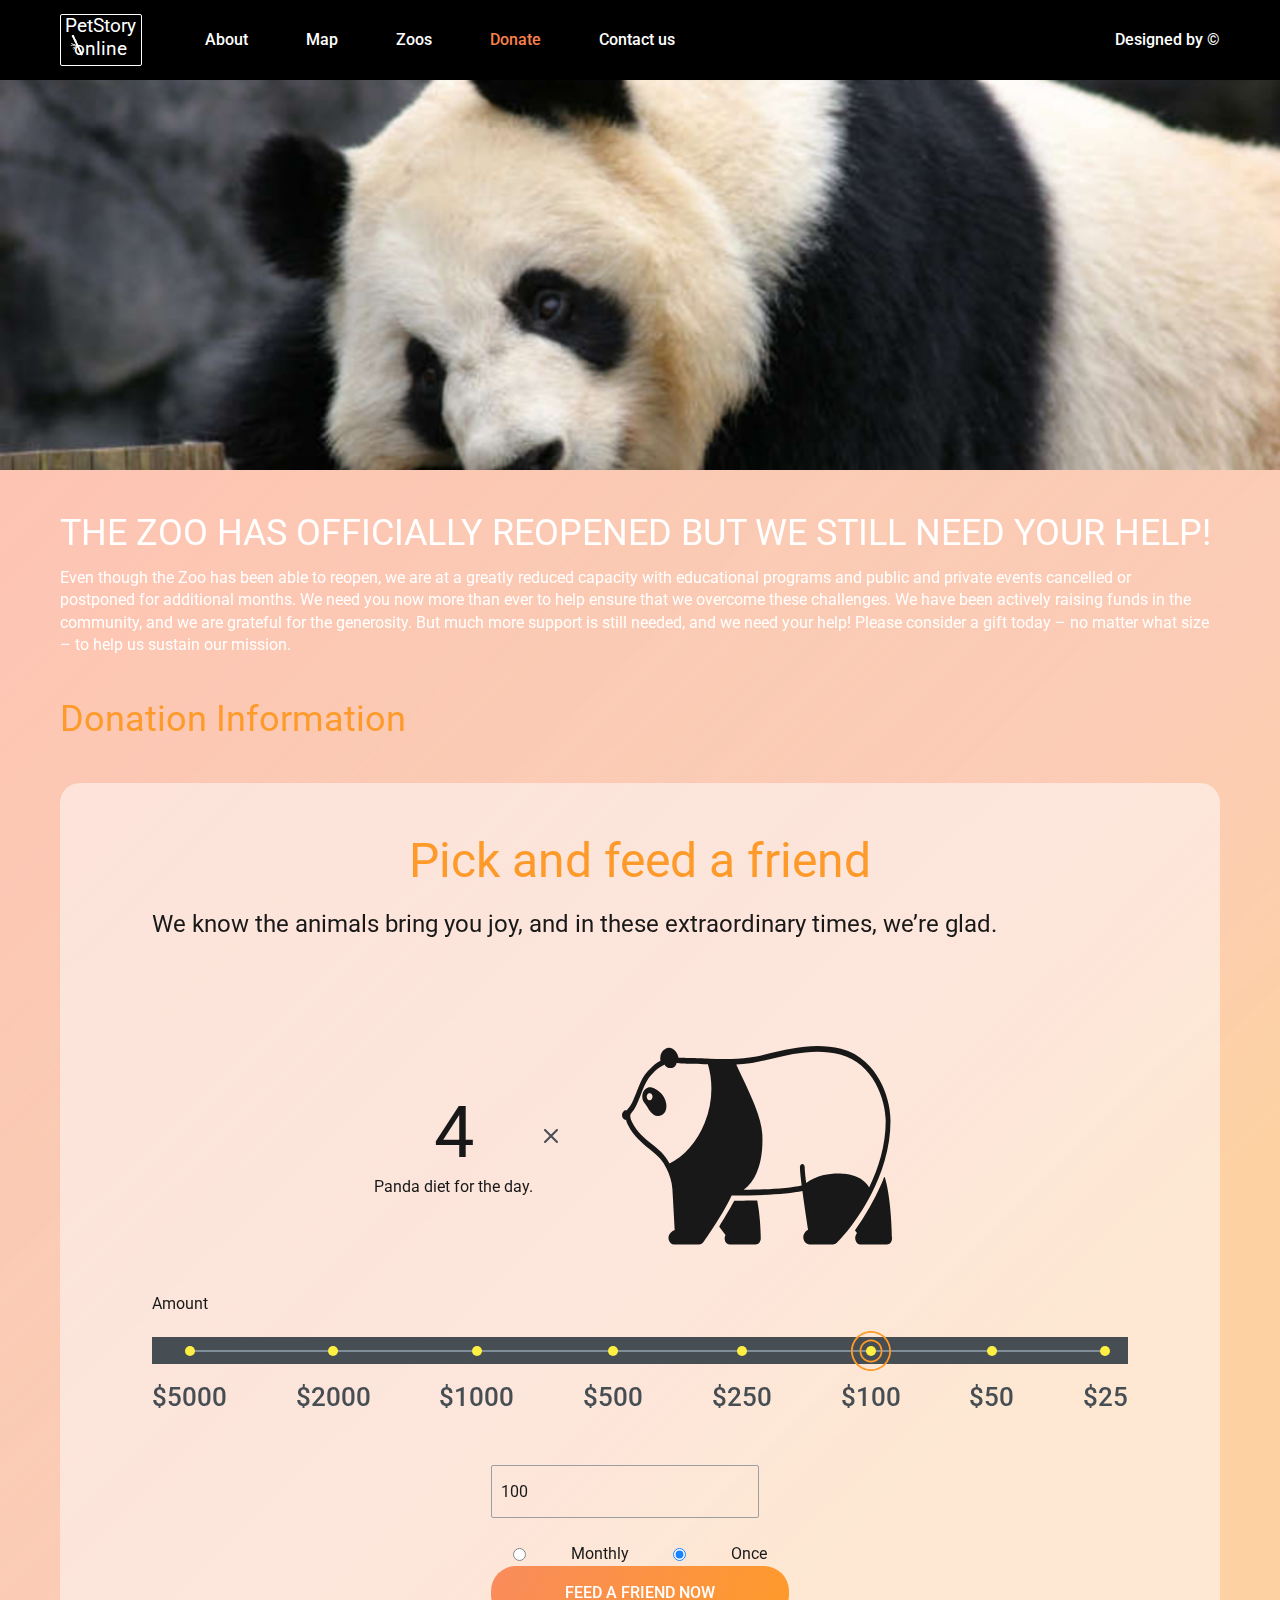
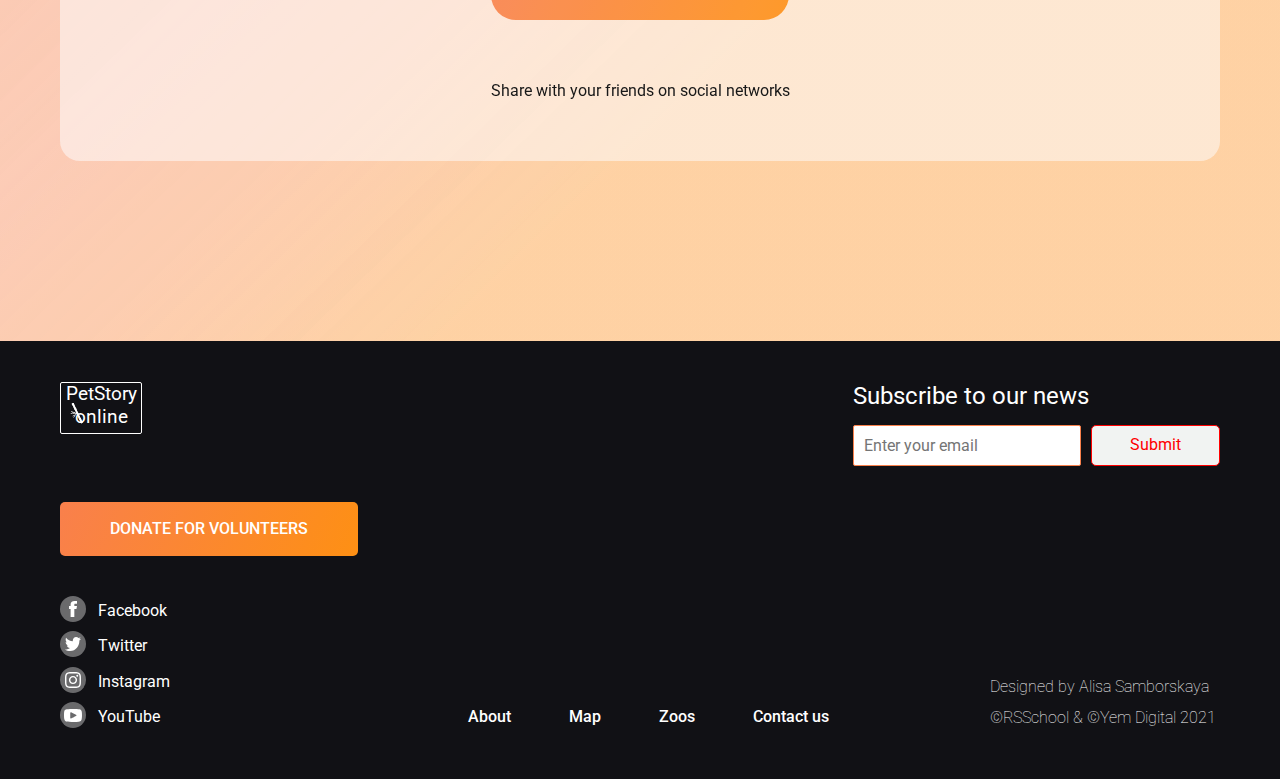
==== commit c8e2ce01: "add js for donate bar" ====
--- a/online-zoo/donates/index.html
+++ b/online-zoo/donates/index.html
@@ -121,7 +121,7 @@
                                 </div>
                             </div>
                             <form action="#" class="donate__form donate-form">
-                                <input class="donate-form__amount" id="input-amount" type="number" maxlength="4" placeholder="Another amount" value="100" required>
+                                <input class="donate-form__amount" id="input-amount" type="number" max="9999" placeholder="Another amount" value="100" required>
                                 <div class="donate-form__option"><input type="radio" name="donate">Monthly
                                 <input type="radio" name="donate" checked>Once</div>
                                 <input type="submit" value="Feed a friend now" class="donate__button button">
--- a/online-zoo/donates/css/donate.css
+++ b/online-zoo/donates/css/donate.css
@@ -382,13 +382,13 @@
   margin-bottom: 8px;
 }
 .progress__dot-container:hover {
-  background: url(/img/roller_icon.svg) no-repeat center;
+  background: url(../../img/roller_icon.svg) no-repeat center;
 }
 .progress__dot-container:hover + .progress__sub-item {
   color: #FE9013;
 }
 .progress__dot-active {
-  background: url(/img/roller_icon.svg) no-repeat center;
+  background: url(../../img/roller_icon.svg) no-repeat center;
 }
 .progress__dot {
   width: 10px;
@@ -570,7 +570,7 @@
     max-width: 970px;
   }
   .page__background {
-    background-image: url("/img/background_panda_small.png");
+    background-image: url("../../img/background_panda_small.png");
   }
   .pick-and-feed {
     padding: 40px 0 30px 0;
@@ -731,7 +731,7 @@
     z-index: 30;
   }
   .page__background {
-    background-image: url("/img/background_panda_tablet.jpg");
+    background-image: url("../../img/background_panda_tablet.jpg");
   }
   .footer {
     padding-bottom: 10px;
@@ -777,7 +777,7 @@
 }
 @media (max-width: 350px) {
   .page__background {
-    background-image: url("/img/background_panda_mobile.jpg");
+    background-image: url("../../img/background_panda_mobile.jpg");
   }
   .footer {
     padding: 20px 0 20px 0;
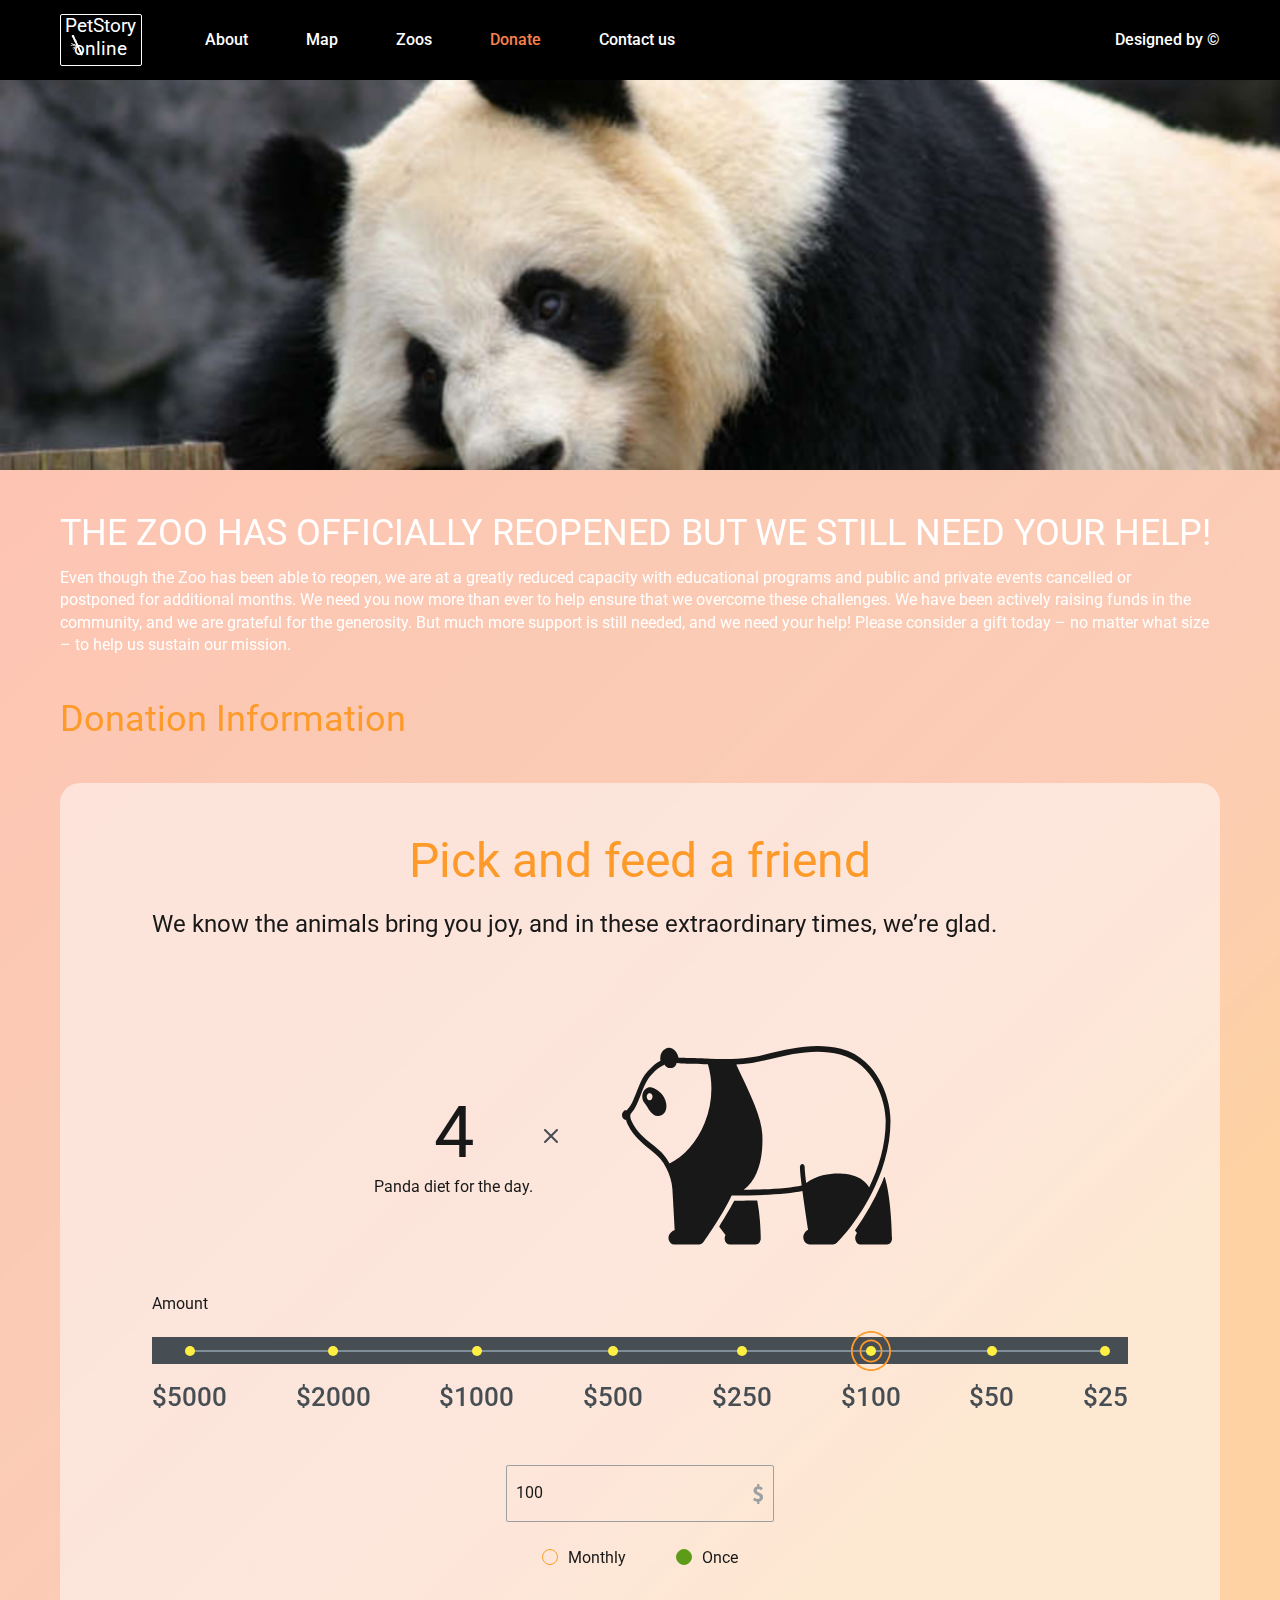
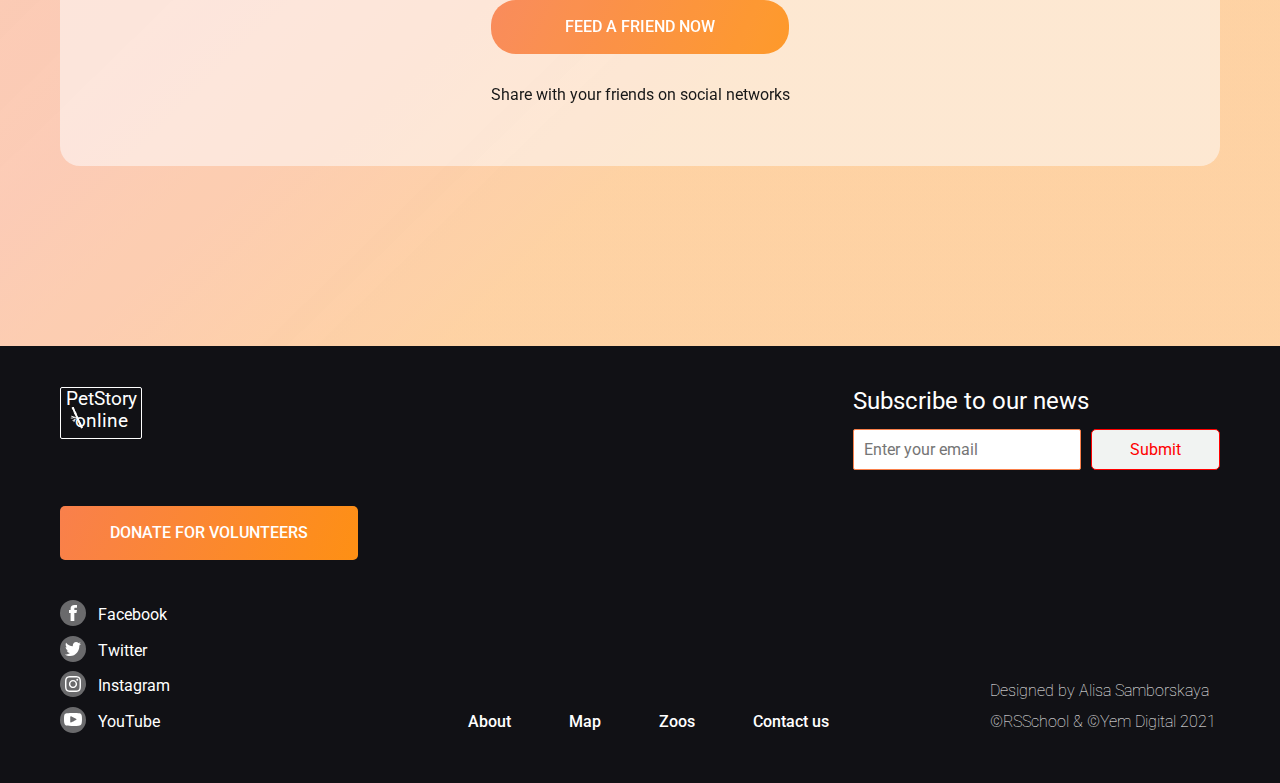
==== commit 66df4adf: "finish adaptive css for donate page" ====
--- a/online-zoo/donates/index.html
+++ b/online-zoo/donates/index.html
@@ -121,9 +121,17 @@
                                 </div>
                             </div>
                             <form action="#" class="donate__form donate-form">
-                                <input class="donate-form__amount" id="input-amount" type="number" max="9999" placeholder="Another amount" value="100" required>
-                                <div class="donate-form__option"><input type="radio" name="donate">Monthly
-                                <input type="radio" name="donate" checked>Once</div>
+                                <div class="donate-form__amount"><input  id="input-amount" type="number" max="9999" placeholder="Another amount" value="100" required></div>
+                                <div class="donate-form__option">
+                                    <div class="donate-form__radio">
+                                        <input type="radio" id="monthly-radio" name="donate">
+                                        <label for="monthly-radio">Monthly</label>
+                                    </div>
+                                    <div class="donate-form__radio">
+                                        <input type="radio"id="once-radio" name="donate" checked>
+                                        <label for="once-radio">Once</label>
+                                    </div>
+                                </div>
                                 <input type="submit" value="Feed a friend now" class="donate__button button">
                             </form>
                             
--- a/online-zoo/donates/css/donate.css
+++ b/online-zoo/donates/css/donate.css
@@ -316,9 +316,10 @@
 .donate__form {
   margin-bottom: 30px;
 }
-.donate__button {
-  margin-bottom: 30px;
-}
+.donate__footer-text {
+  text-align: center;
+}
+
 .panda {
   display: flex;
 }
@@ -407,6 +408,11 @@
   color: #333B41;
 }
 
+.donate-form {
+  display: flex;
+  flex-direction: column;
+  align-items: center;
+}
 .donate-form__amount {
   width: 268px;
   display: block;
@@ -414,13 +420,53 @@
   border-radius: 2px;
   padding: 16px 0 16px 9px;
   margin-bottom: 25px;
+  position: relative;
+}
+.donate-form__amount::after {
+  content: url(../../img/dollar_icon.png);
+  position: absolute;
+  right: 10px;
+  top: 32%;
 }
 .donate-form__option {
   display: flex;
-  justify-content: space-around;
+  justify-content: center;
+  gap: 50px;
+  margin-bottom: 31px;
 }
 .donate-form__option input {
   border: 1px solid #FE9013;
+}
+.donate-form__radio {
+  /* Checked */
+  /* Hover */
+}
+.donate-form__radio input[type=radio] {
+  display: none;
+}
+.donate-form__radio label {
+  display: inline-block;
+  cursor: pointer;
+  position: relative;
+  padding-left: 26px;
+}
+.donate-form__radio label::before {
+  content: "";
+  display: inline-block;
+  width: 16px;
+  height: 16px;
+  position: absolute;
+  left: 0;
+  top: 2px;
+  border-radius: 50%;
+  border: 1px solid #FE9013;
+}
+.donate-form__radio input[type=radio]:checked + label:before {
+  background: #4B9200;
+  border: 1px solid #4B9200;
+}
+.donate-form__radio label:hover:before {
+  filter: brightness(120%);
 }
 
 .footer {
@@ -604,6 +650,17 @@
 @media (max-width: 905px) {
   .footer__menu {
     margin-left: 5%;
+  }
+}
+@media (max-width: 850px) {
+  .progress {
+    width: 610px;
+  }
+  .progress__item:nth-child(-n+3) {
+    display: none;
+  }
+  .progress__bar::after {
+    width: 93%;
   }
 }
 @media (max-width: 740px) {
@@ -733,6 +790,36 @@
   .page__background {
     background-image: url("../../img/background_panda_tablet.jpg");
   }
+  .pick-and-feed {
+    padding: 30px 0 46px 0;
+  }
+  .pick-and-feed__tagline {
+    font-size: 24px;
+    line-height: 120%;
+    margin-bottom: 20px;
+  }
+  .pick-and-feed__text {
+    margin-bottom: 30px;
+  }
+  .pick-and-feed__title {
+    margin-bottom: 20px;
+  }
+  .donate {
+    padding: 36px 27px 25px 27px;
+  }
+  .donate__subtitle {
+    margin-bottom: 50px;
+    text-align: center;
+  }
+  .donate__panda {
+    margin-bottom: 41px;
+  }
+  .donate__amount {
+    margin-bottom: 0;
+  }
+  .panda {
+    width: 100%;
+  }
   .footer {
     padding-bottom: 10px;
   }
@@ -775,6 +862,82 @@
     top: 0;
   }
 }
+@media (max-width: 634px) {
+  .panda {
+    width: 80%;
+  }
+  .panda__count {
+    padding-top: 15%;
+  }
+  .panda__multiply {
+    margin-right: 5%;
+    padding-top: 30%;
+  }
+  .progress {
+    width: 100%;
+  }
+  .progress__bar::after {
+    width: 90%;
+    left: 6%;
+  }
+}
+@media (max-width: 486px) {
+  .progress {
+    width: 100%;
+  }
+  .progress__bar::after {
+    width: 88%;
+    left: 6%;
+  }
+}
+@media (max-width: 450px) {
+  .pick-and-feed {
+    padding: 30px 0 20px 0;
+  }
+  .pick-and-feed__title {
+    font-size: 24px;
+    margin-bottom: 30px;
+  }
+  .donate {
+    padding: 20px 0 20px 0;
+  }
+  .donate__title {
+    font-size: 24px;
+    margin-bottom: 10px;
+  }
+  .donate__subtitle {
+    font-size: 16px;
+    line-height: 140%;
+    margin-bottom: 10px;
+  }
+  .panda {
+    width: 100%;
+    justify-content: center;
+    margin-bottom: 0;
+  }
+  .panda__number {
+    font-size: 40px;
+    margin-bottom: 6px;
+  }
+  .panda__label {
+    font-size: 10px;
+    line-height: 140%;
+  }
+  .panda__multiply {
+    padding-top: 20%;
+  }
+  .panda__image {
+    width: 160px;
+    height: 141px;
+  }
+  .progress {
+    width: 100%;
+  }
+  .progress__bar::after {
+    width: 84%;
+    left: 10%;
+  }
+}
 @media (max-width: 350px) {
   .page__background {
     background-image: url("../../img/background_panda_mobile.jpg");
